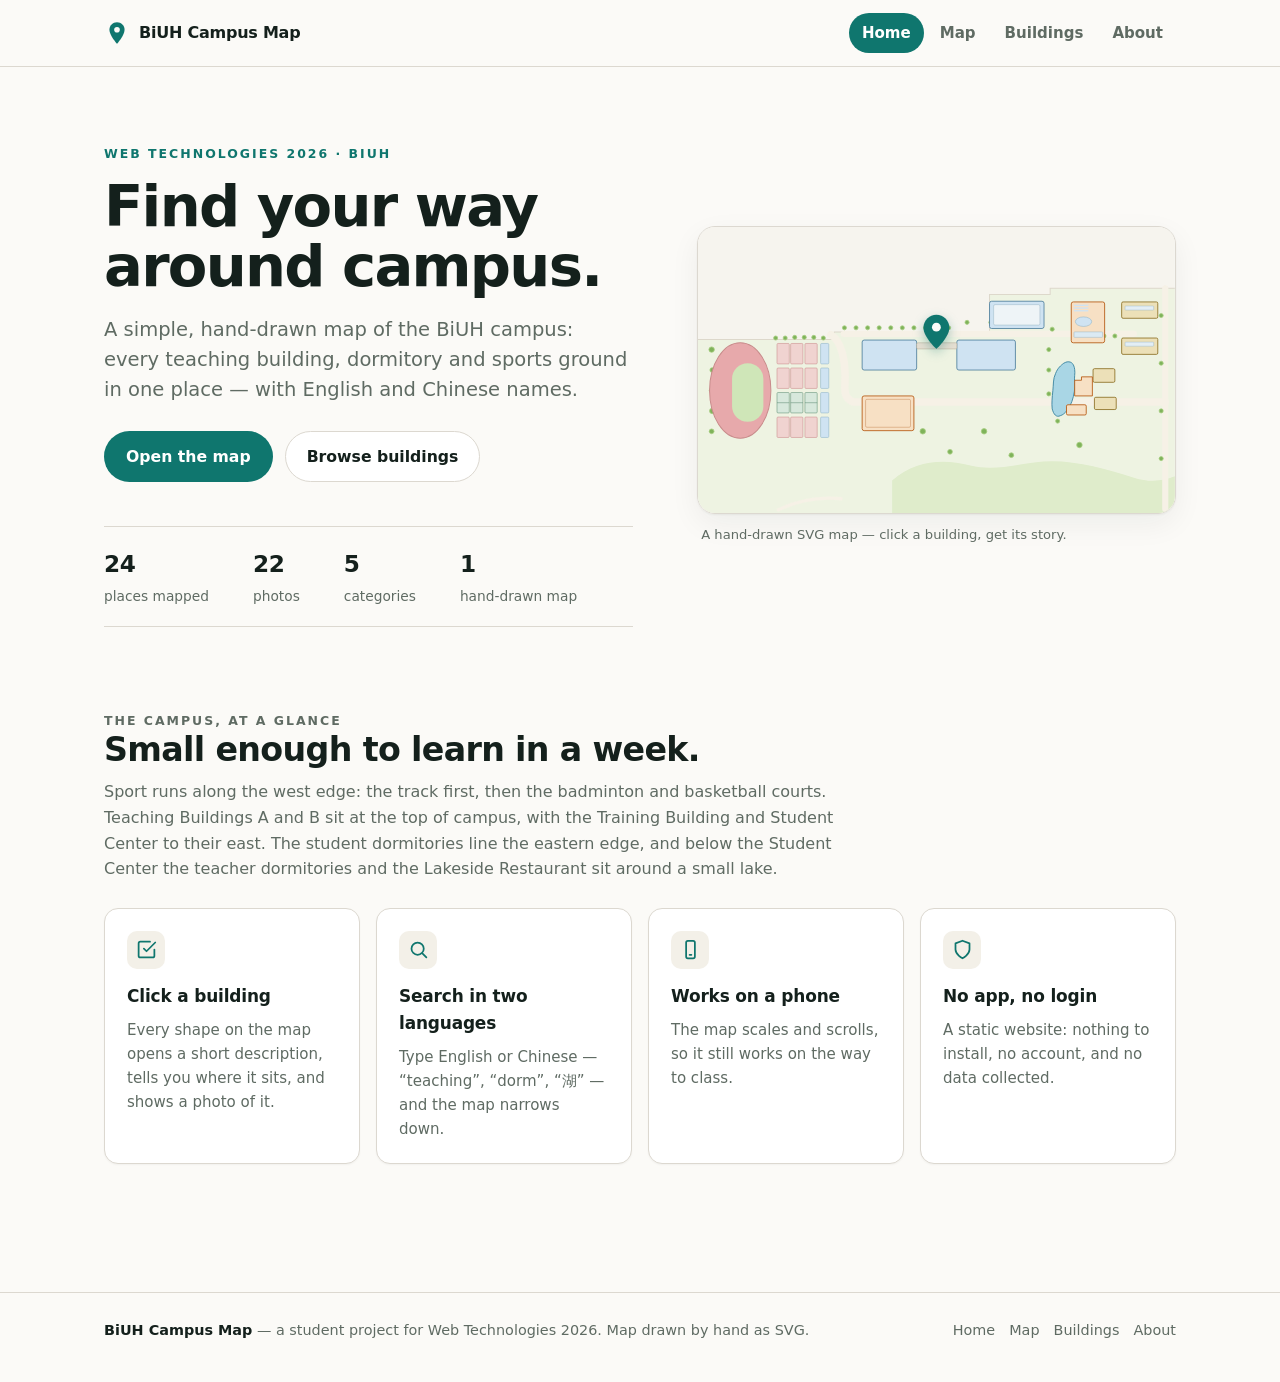
==== index.html @ 34b7e0d2 "Show a photo when a building or a room is clicked Clicking a building on the map now opens a photo o" ====
<!doctype html>
<html lang="en">
<head>
<meta charset="utf-8">
<meta name="viewport" content="width=device-width, initial-scale=1">
<title>BiUH Campus Map</title>
<meta name="description" content="A simple, hand-drawn map of the BiUH campus. Find every teaching building, dormitory and sports ground in one place.">
<meta name="theme-color" content="#0f766e">

<!-- Open Graph — update these if the username or repository changes. -->
<meta property="og:title" content="BiUH Campus Map">
<meta property="og:description" content="A simple, hand-drawn map of the BiUH campus — find every building, fast.">
<meta property="og:image" content="https://kalueriw.github.io/campus-map/images/og-image.jpg">
<meta property="og:url" content="https://kalueriw.github.io/campus-map/">
<meta property="og:type" content="website">
<meta name="twitter:card" content="summary_large_image">

<link rel="icon" href="images/favicon-32.png" sizes="32x32">
<link rel="apple-touch-icon" href="images/apple-touch-icon.png">
<link rel="stylesheet" href="style.css">
</head>
<body>
<a class="skip-link" href="#main">Skip to content</a>

<header class="site-header">
  <div class="wrap header-inner">
    <a class="brand" href="index.html">
      <svg viewBox="0 0 24 24" aria-hidden="true" focusable="false">
        <path d="M12 2C8.1 2 5 5.1 5 9c0 5.2 7 13 7 13s7-7.8 7-13c0-3.9-3.1-7-7-7Z" fill="currentColor"/>
        <circle cx="12" cy="9" r="2.6" fill="#fbfaf7"/>
      </svg>
      BiUH Campus Map
    </a>
    <nav class="site-nav" aria-label="Main">
      <a href="index.html" aria-current="page">Home</a>
      <a href="map.html">Map</a>
      <a href="buildings.html">Buildings</a>
      <a href="about.html">About</a>
    </nav>
  </div>
</header>

<main id="main">
  <section class="hero wrap">
    <div class="hero-grid">
      <div>
        <p class="kicker">Web Technologies 2026 · BiUH</p>
        <h1>Find your way around campus.</h1>
        <p class="lead">A simple, hand-drawn map of the BiUH campus: every teaching building, dormitory and sports ground in one place — with English and Chinese names.</p>
        <div class="hero-actions">
          <a class="btn btn-primary" href="map.html">Open the map</a>
          <a class="btn btn-ghost" href="buildings.html">Browse buildings</a>
        </div>
        <div class="stats">
          <div class="stat"><strong>24</strong><span>places mapped</span></div>
          <div class="stat"><strong>22</strong><span>photos</span></div>
          <div class="stat"><strong>5</strong><span>categories</span></div>
          <div class="stat"><strong>1</strong><span>hand-drawn map</span></div>
        </div>
      </div>

      <div class="hero-map">
        <svg viewBox="0 0 700 420" aria-hidden="true" focusable="false">
          <rect width="700" height="420" fill="#f6f4ee"/>
          <path d="M0 165H200V154H428V99H517V90H700V420H0Z" fill="#eef3e2"/>
          <path d="M0 165H200V154H428V99H517V90H700" fill="none" stroke="#ddd8cb" stroke-width="1.5"/>
          <path d="M285 420V372C320 342 360 340 400 350C440 360 480 344 520 344C560 344 600 356 640 368C665 376 685 372 700 366V420Z" fill="#dfeccb"/>

          <g fill="none" stroke="#f6f1e6" stroke-linecap="round">
            <path d="M195 158C212 168 216 200 216 218C216 240 212 250 228 257H686" stroke-width="11"/>
            <path d="M214 157H640" stroke-width="9"/>
            <path d="M686 90V414" stroke-width="9"/>
            <path d="M118 415C150 400 180 396 210 399" stroke-width="5"/>
          </g>

          <g aria-hidden="true">
            <circle cx="20" cy="180" r="4" fill="#7fb35a" stroke="#a8cf83" stroke-width="1.2"/>
            <circle cx="21" cy="210" r="3.5" fill="#7fb35a" stroke="#a8cf83" stroke-width="1.2"/>
            <circle cx="20" cy="240" r="3.5" fill="#7fb35a" stroke="#a8cf83" stroke-width="1.2"/>
            <circle cx="21" cy="270" r="4" fill="#7fb35a" stroke="#a8cf83" stroke-width="1.2"/>
            <circle cx="20" cy="300" r="3.5" fill="#7fb35a" stroke="#a8cf83" stroke-width="1.2"/>
            <circle cx="114" cy="163" r="3" fill="#7fb35a" stroke="#a8cf83" stroke-width="1.2"/>
            <circle cx="128" cy="163" r="3" fill="#7fb35a" stroke="#a8cf83" stroke-width="1.2"/>
            <circle cx="142" cy="162" r="3" fill="#7fb35a" stroke="#a8cf83" stroke-width="1.2"/>
            <circle cx="156" cy="162" r="3" fill="#7fb35a" stroke="#a8cf83" stroke-width="1.2"/>
            <circle cx="170" cy="162" r="3" fill="#7fb35a" stroke="#a8cf83" stroke-width="1.2"/>
            <circle cx="184" cy="163" r="3" fill="#7fb35a" stroke="#a8cf83" stroke-width="1.2"/>
            <circle cx="215" cy="148" r="3" fill="#7fb35a" stroke="#a8cf83" stroke-width="1.2"/>
            <circle cx="232" cy="148" r="3" fill="#7fb35a" stroke="#a8cf83" stroke-width="1.2"/>
            <circle cx="249" cy="148" r="3" fill="#7fb35a" stroke="#a8cf83" stroke-width="1.2"/>
            <circle cx="266" cy="148" r="3" fill="#7fb35a" stroke="#a8cf83" stroke-width="1.2"/>
            <circle cx="283" cy="148" r="3" fill="#7fb35a" stroke="#a8cf83" stroke-width="1.2"/>
            <circle cx="300" cy="148" r="3" fill="#7fb35a" stroke="#a8cf83" stroke-width="1.2"/>
            <circle cx="317" cy="148" r="3" fill="#7fb35a" stroke="#a8cf83" stroke-width="1.2"/>
            <circle cx="334" cy="148" r="3" fill="#7fb35a" stroke="#a8cf83" stroke-width="1.2"/>
            <circle cx="351" cy="148" r="3" fill="#7fb35a" stroke="#a8cf83" stroke-width="1.2"/>
            <circle cx="368" cy="148" r="3" fill="#7fb35a" stroke="#a8cf83" stroke-width="1.2"/>
            <circle cx="395" cy="140" r="3" fill="#7fb35a" stroke="#a8cf83" stroke-width="1.2"/>
            <circle cx="430" cy="140" r="3" fill="#7fb35a" stroke="#a8cf83" stroke-width="1.2"/>
            <circle cx="465" cy="145" r="3" fill="#7fb35a" stroke="#a8cf83" stroke-width="1.2"/>
            <circle cx="520" cy="150" r="3" fill="#7fb35a" stroke="#a8cf83" stroke-width="1.2"/>
            <circle cx="596" cy="160" r="3" fill="#7fb35a" stroke="#a8cf83" stroke-width="1.2"/>
            <circle cx="612" cy="160" r="3" fill="#7fb35a" stroke="#a8cf83" stroke-width="1.2"/>
            <circle cx="515" cy="180" r="3" fill="#7fb35a" stroke="#a8cf83" stroke-width="1.2"/>
            <circle cx="515" cy="210" r="3" fill="#7fb35a" stroke="#a8cf83" stroke-width="1.2"/>
            <circle cx="515" cy="245" r="3" fill="#7fb35a" stroke="#a8cf83" stroke-width="1.2"/>
            <circle cx="528" cy="285" r="3" fill="#7fb35a" stroke="#a8cf83" stroke-width="1.2"/>
            <circle cx="330" cy="300" r="4" fill="#7fb35a" stroke="#a8cf83" stroke-width="1.2"/>
            <circle cx="370" cy="330" r="3.5" fill="#7fb35a" stroke="#a8cf83" stroke-width="1.2"/>
            <circle cx="420" cy="300" r="4" fill="#7fb35a" stroke="#a8cf83" stroke-width="1.2"/>
            <circle cx="460" cy="335" r="3.5" fill="#7fb35a" stroke="#a8cf83" stroke-width="1.2"/>
            <circle cx="560" cy="320" r="4" fill="#7fb35a" stroke="#a8cf83" stroke-width="1.2"/>
            <circle cx="680" cy="130" r="3" fill="#7fb35a" stroke="#a8cf83" stroke-width="1.2"/>
            <circle cx="680" cy="200" r="3" fill="#7fb35a" stroke="#a8cf83" stroke-width="1.2"/>
            <circle cx="680" cy="270" r="3" fill="#7fb35a" stroke="#a8cf83" stroke-width="1.2"/>
            <circle cx="680" cy="340" r="3" fill="#7fb35a" stroke="#a8cf83" stroke-width="1.2"/>
          </g>

          <!-- sports field -->
          <ellipse cx="62" cy="240" rx="45" ry="70" fill="#e7a9ab" stroke="#c98b8b" stroke-width="1.5"/>
          <rect x="50" y="200" width="46" height="86" rx="23" fill="#cfe6b8"/>

          <!-- basketball courts, three rows -->
          <g fill="#f0d3d0" stroke="#c98b8b" stroke-width="0.8">
            <rect x="116" y="171" width="18" height="30" rx="1.5"/>
            <rect x="136" y="171" width="18" height="30" rx="1.5"/>
            <rect x="157" y="171" width="18" height="30" rx="1.5"/>
            <rect x="116" y="207" width="18" height="30" rx="1.5"/>
            <rect x="136" y="207" width="18" height="30" rx="1.5"/>
            <rect x="157" y="207" width="18" height="30" rx="1.5"/>
            <rect x="116" y="279" width="18" height="30" rx="1.5"/>
            <rect x="136" y="279" width="18" height="30" rx="1.5"/>
            <rect x="157" y="279" width="18" height="30" rx="1.5"/>
          </g>

          <!-- badminton courts, second row up from the bottom -->
          <g fill="#d7e8dc" stroke="#5f8f74" stroke-width="0.8">
            <rect x="116" y="243" width="18" height="30" rx="1.5"/>
            <rect x="136" y="243" width="18" height="30" rx="1.5"/>
            <rect x="157" y="243" width="18" height="30" rx="1.5"/>
          </g>
          <g stroke="#4f7f66" stroke-width="0.7">
            <line x1="116" y1="258" x2="134" y2="258"/>
            <line x1="136" y1="258" x2="154" y2="258"/>
            <line x1="157" y1="258" x2="175" y2="258"/>
          </g>
          <g fill="#cfe3f2" stroke="#8fb3c8" stroke-width="0.8">
            <rect x="180" y="171" width="12" height="30" rx="1.5"/>
            <rect x="180" y="207" width="12" height="30" rx="1.5"/>
            <rect x="180" y="243" width="12" height="30" rx="1.5"/>
            <rect x="180" y="279" width="12" height="30" rx="1.5"/>
          </g>

          <!-- welcome center -->
          <rect x="241" y="248" width="76" height="51" rx="3" fill="#f7e0c4" stroke="#b45309" stroke-width="1.2"/>
          <rect x="246" y="253" width="66" height="41" rx="2" fill="none" stroke="#c98f5e" stroke-width="0.8"/>

          <!-- teaching buildings -->
          <rect x="241" y="166" width="80" height="44" rx="3" fill="#cfe3f2" stroke="#4a7c9b" stroke-width="1.2"/>
          <rect x="380" y="166" width="86" height="44" rx="3" fill="#cfe3f2" stroke="#4a7c9b" stroke-width="1.2"/>
          <rect x="321" y="170" width="59" height="9" rx="2" fill="#e6dfd2" stroke="#b9ae99" stroke-width="0.8"/>

          <!-- training building -->
          <rect x="428" y="109" width="80" height="40" rx="3" fill="#cfe3f2" stroke="#4a7c9b" stroke-width="1.2"/>
          <rect x="434" y="114" width="68" height="30" rx="2" fill="#eef4f7" stroke="#9db9c8" stroke-width="0.8"/>

          <!-- student center -->
          <rect x="548" y="110" width="49" height="60" rx="3" fill="#f7e0c4" stroke="#b45309" stroke-width="1.2"/>
          <rect x="552" y="114" width="21" height="2" fill="#cfe3f2"/>
          <rect x="552" y="118" width="21" height="2" fill="#cfe3f2"/>
          <rect x="552" y="122" width="21" height="2" fill="#cfe3f2"/>
          <ellipse cx="566" cy="139" rx="12" ry="7" fill="#cfe3f2" stroke="#8fb3c8" stroke-width="0.8"/>
          <rect x="552" y="154" width="42" height="8" rx="1" fill="#dbeaf3" stroke="#9db9c8" stroke-width="0.8"/>

          <!-- student dormitories, eastern edge -->
          <rect x="622" y="110" width="53" height="24" rx="2" fill="#ece0b8" stroke="#8a6d1f" stroke-width="1.2"/>
          <rect x="627" y="116" width="42" height="6" rx="1" fill="#e3eef5" stroke="#9db9c8" stroke-width="0.7"/>
          <rect x="622" y="163" width="53" height="24" rx="2" fill="#ece0b8" stroke="#8a6d1f" stroke-width="1.2"/>
          <rect x="627" y="169" width="42" height="6" rx="1" fill="#e3eef5" stroke="#9db9c8" stroke-width="0.7"/>

          <!-- lake -->
          <path d="M542 198C549 197 552 202 553 209C554 215 552 221 553 228C554 237 552 247 549 256C545 266 539 275 532 277C526 280 522 275 520 267C519 259 520 250 521 240C522 232 521 223 525 215C528 207 533 203 537 200C539 199 541 198 542 198Z" fill="#a9d6e5" stroke="#2b7a99" stroke-width="1.2"/>

          <!-- teacher cluster beside the lake -->
          <rect x="580" y="208" width="32" height="20" rx="2" fill="#ece0b8" stroke="#8a6d1f" stroke-width="1.2"/>
          <rect x="582" y="250" width="32" height="18" rx="2" fill="#ece0b8" stroke="#8a6d1f" stroke-width="1.2"/>
          <path d="M553 225H563V220H579V248H553Z" fill="#f7e0c4" stroke="#b45309" stroke-width="1.2"/>
          <rect x="541" y="261" width="29" height="15" rx="2" fill="#f7e0c4" stroke="#b45309" stroke-width="1.2"/>

          <g class="hero-pin" transform="translate(350 152)">
            <path d="M0 -23C-10.5 -23 -19 -14.5 -19 -4C-19 10 0 27 0 27S19 10 19 -4C19 -14.5 10.5 -23 0 -23Z" fill="#0f766e"/>
            <circle cy="-5" r="6.5" fill="#fbfaf7"/>
          </g>
        </svg>
        <p class="hero-caption">A hand-drawn SVG map — click a building, get its story.</p>
      </div>
    </div>
  </section>

  <section class="section wrap">
    <div class="section-head">
      <p class="kicker">The campus, at a glance</p>
      <h2>Small enough to learn in a week.</h2>
      <p>Sport runs along the west edge: the track first, then the badminton and basketball courts. Teaching Buildings A and B sit at the top of campus, with the Training Building and Student Center to their east. The student dormitories line the eastern edge, and below the Student Center the teacher dormitories and the Lakeside Restaurant sit around a small lake.</p>
    </div>

    <div class="cards">
      <article class="card">
        <div class="card-icon" aria-hidden="true">
          <svg viewBox="0 0 24 24" fill="none" stroke="currentColor" stroke-width="2" stroke-linecap="round" stroke-linejoin="round">
            <path d="m9 11 3 3L22 4"/><path d="M21 12v7a2 2 0 0 1-2 2H5a2 2 0 0 1-2-2V5a2 2 0 0 1 2-2h11"/>
          </svg>
        </div>
        <h3>Click a building</h3>
        <p>Every shape on the map opens a short description, tells you where it sits, and shows a photo of it.</p>
      </article>

      <article class="card">
        <div class="card-icon" aria-hidden="true">
          <svg viewBox="0 0 24 24" fill="none" stroke="currentColor" stroke-width="2" stroke-linecap="round" stroke-linejoin="round">
            <circle cx="11" cy="11" r="7"/><path d="m21 21-4.3-4.3"/>
          </svg>
        </div>
        <h3>Search in two languages</h3>
        <p>Type English or Chinese — “teaching”, “dorm”, “湖” — and the map narrows down.</p>
      </article>

      <article class="card">
        <div class="card-icon" aria-hidden="true">
          <svg viewBox="0 0 24 24" fill="none" stroke="currentColor" stroke-width="2" stroke-linecap="round" stroke-linejoin="round">
            <rect x="7" y="2" width="10" height="20" rx="2"/><path d="M11 18h2"/>
          </svg>
        </div>
        <h3>Works on a phone</h3>
        <p>The map scales and scrolls, so it still works on the way to class.</p>
      </article>

      <article class="card">
        <div class="card-icon" aria-hidden="true">
          <svg viewBox="0 0 24 24" fill="none" stroke="currentColor" stroke-width="2" stroke-linecap="round" stroke-linejoin="round">
            <path d="M12 22s8-4 8-10V5l-8-3-8 3v7c0 6 8 10 8 10Z"/>
          </svg>
        </div>
        <h3>No app, no login</h3>
        <p>A static website: nothing to install, no account, and no data collected.</p>
      </article>
    </div>
  </section>
</main>

<footer class="site-footer">
  <div class="wrap footer-inner">
    <p><strong>BiUH Campus Map</strong> — a student project for Web Technologies 2026. Map drawn by hand as SVG.</p>
    <nav aria-label="Footer">
      <a href="index.html">Home</a>
      <a href="map.html">Map</a>
      <a href="buildings.html">Buildings</a>
      <a href="about.html">About</a>
    </nav>
  </div>
</footer>
</body>
</html>
---- style.css ----
/* ==========================================================================
   BiUH Campus Map — shared styles
   One stylesheet for four pages. No frameworks, no build step.
   ========================================================================== */

:root {
  --ink: #14201c;
  --paper: #fbfaf7;
  --paper-2: #f3f0e8;
  --dim: #5f6b63;
  --line: #dcd8d0;
  --teal: #0f766e;
  --teal-dark: #0b4f49;
  --orange: #c2410c;
  --radius: 14px;
  --shadow: 0 1px 2px rgba(20, 32, 28, 0.05), 0 10px 30px rgba(20, 32, 28, 0.06);
}

/* Category colours — inherited by map shapes, chips, dots and card borders. */
[data-category="academic"]     { --cat: #cfe3f2; --cat-line: #4a7c9b; --cat-ink: #2f5d78; }
[data-category="student-life"] { --cat: #f7e0c4; --cat-line: #b45309; --cat-ink: #8a3e07; }
[data-category="residence"]    { --cat: #ece0b8; --cat-line: #8a6d1f; --cat-ink: #6b5416; }
[data-category="sports"]       { --cat: #d8e9c8; --cat-line: #4d7c2f; --cat-ink: #3a5f22; }
[data-category="landmark"]     { --cat: #a9d6e5; --cat-line: #2b7a99; --cat-ink: #1d5b73; }

*,
*::before,
*::after { box-sizing: border-box; }

html { scroll-behavior: smooth; }

body {
  margin: 0;
  background: var(--paper);
  color: var(--ink);
  font: 16px/1.6 -apple-system, BlinkMacSystemFont, "Segoe UI", system-ui,
        "PingFang SC", "Microsoft YaHei", sans-serif;
  -webkit-font-smoothing: antialiased;
}

img, svg { max-width: 100%; }

a { color: var(--teal); text-underline-offset: 0.18em; }
a:hover { color: var(--teal-dark); }

code {
  padding: 0.08em 0.32em;
  border-radius: 4px;
  background: var(--paper-2);
  font-family: ui-monospace, SFMono-Regular, Menlo, Consolas, monospace;
  font-size: 0.9em;
}

:focus-visible {
  outline: 3px solid var(--orange);
  outline-offset: 3px;
  border-radius: 4px;
}

.skip-link {
  position: absolute;
  left: 12px;
  top: -70px;
  z-index: 100;
  padding: 10px 16px;
  border-radius: 8px;
  background: var(--ink);
  color: #fff;
  font-weight: 700;
  text-decoration: none;
  transition: top 0.15s ease;
}
.skip-link:focus { top: 12px; color: #fff; }

.wrap {
  max-width: 1120px;
  margin: 0 auto;
  padding: 0 24px;
}
.wrap-wide { max-width: 1440px; }

/* ---------------------------------------------------------------- header */

.site-header {
  position: sticky;
  top: 0;
  z-index: 20;
  background: rgba(251, 250, 247, 0.93);
  border-bottom: 1px solid var(--line);
  backdrop-filter: blur(8px);
}

.header-inner {
  display: flex;
  align-items: center;
  justify-content: space-between;
  gap: 14px;
  padding-top: 13px;
  padding-bottom: 13px;
  flex-wrap: wrap;
}

.brand {
  display: inline-flex;
  align-items: center;
  gap: 9px;
  color: var(--ink);
  font-weight: 750;
  letter-spacing: -0.015em;
  text-decoration: none;
}
.brand:hover { color: var(--ink); }
.brand svg { width: 26px; height: 26px; color: var(--teal); flex: none; }

.site-nav { display: flex; gap: 3px; flex-wrap: wrap; }
.site-nav a {
  padding: 8px 13px;
  border-radius: 999px;
  color: var(--dim);
  font-size: 0.94rem;
  font-weight: 650;
  text-decoration: none;
}
.site-nav a:hover { background: var(--paper-2); color: var(--ink); }
.site-nav a[aria-current="page"] { background: var(--teal); color: #fff; }

/* ------------------------------------------------------------ typography */

h1, h2, h3 { color: var(--ink); }
h1 {
  margin: 0 0 18px;
  font-size: clamp(2.2rem, 5vw, 3.6rem);
  line-height: 1.04;
  letter-spacing: -0.03em;
}
h2 {
  margin: 0 0 10px;
  font-size: clamp(1.5rem, 2.6vw, 2.1rem);
  line-height: 1.15;
  letter-spacing: -0.02em;
}
h3 { letter-spacing: -0.01em; }

.kicker {
  margin: 0 0 13px;
  color: var(--teal);
  font-size: 0.78rem;
  font-weight: 750;
  letter-spacing: 0.16em;
  text-transform: uppercase;
}

.lead {
  max-width: 36em;
  margin: 0 0 26px;
  color: var(--dim);
  font-size: clamp(1.05rem, 1.7vw, 1.22rem);
  line-height: 1.55;
}

/* ---------------------------------------------------------------- hero */

.hero {
  padding-top: clamp(38px, 6vw, 80px);
  padding-bottom: 20px;
}

.hero-grid {
  display: grid;
  grid-template-columns: 1.05fr 0.95fr;
  gap: clamp(28px, 5vw, 64px);
  align-items: center;
}
@media (max-width: 900px) { .hero-grid { grid-template-columns: 1fr; } }

.hero-actions { display: flex; gap: 12px; flex-wrap: wrap; }

.btn {
  display: inline-flex;
  align-items: center;
  gap: 8px;
  padding: 12px 21px;
  border: 1.5px solid transparent;
  border-radius: 999px;
  font: inherit;
  font-size: 0.98rem;
  font-weight: 700;
  text-decoration: none;
  cursor: pointer;
}
.btn-primary { background: var(--teal); color: #fff; }
.btn-primary:hover { background: var(--teal-dark); color: #fff; }
.btn-ghost { border-color: var(--line); background: #fff; color: var(--ink); }
.btn-ghost:hover { border-color: var(--teal); color: var(--teal-dark); }

.hero-map { position: relative; }
.hero-map svg {
  display: block;
  width: 100%;
  height: auto;
  border: 1px solid var(--line);
  border-radius: 18px;
  box-shadow: var(--shadow);
}
.hero-pin { filter: drop-shadow(0 6px 8px rgba(15, 118, 110, 0.35)); }
.hero-caption {
  margin: 10px 4px 0;
  color: var(--dim);
  font-size: 0.82rem;
}

.stats {
  display: flex;
  gap: clamp(20px, 4vw, 44px);
  flex-wrap: wrap;
  margin-top: clamp(28px, 4vw, 44px);
  padding: 18px 0;
  border-top: 1px solid var(--line);
  border-bottom: 1px solid var(--line);
}
.stat strong {
  display: block;
  font-size: 1.45rem;
  letter-spacing: -0.02em;
}
.stat span { color: var(--dim); font-size: 0.86rem; }

/* -------------------------------------------------------------- sections */

.section {
  padding-top: clamp(34px, 5vw, 64px);
  padding-bottom: clamp(34px, 5vw, 64px);
}

.section-head { max-width: 46em; margin-bottom: 26px; }
.section-head p { margin: 0; color: var(--dim); }

.cards {
  display: grid;
  grid-template-columns: repeat(auto-fit, minmax(240px, 1fr));
  gap: 16px;
}

.card {
  padding: 22px;
  border: 1px solid var(--line);
  border-radius: var(--radius);
  background: #fff;
  box-shadow: 0 1px 2px rgba(20, 32, 28, 0.04);
}
.card h3 { margin: 0 0 8px; font-size: 1.06rem; }
.card p { margin: 0; color: var(--dim); font-size: 0.94rem; }

.card-icon {
  display: grid;
  place-items: center;
  width: 38px;
  height: 38px;
  margin-bottom: 14px;
  border-radius: 10px;
  background: var(--paper-2);
  color: var(--teal);
  font-weight: 800;
}
.card-icon svg { width: 21px; height: 21px; }

/* ------------------------------------------------------------ page head */

.page-head { padding: clamp(30px, 5vw, 54px) 0 18px; }
.page-head h1 { font-size: clamp(2rem, 4.2vw, 3rem); }
.page-head .lead { margin-bottom: 0; }

/* ---------------------------------------------------------- map toolbar */

.map-toolbar {
  display: flex;
  align-items: flex-end;
  justify-content: space-between;
  gap: 16px;
  flex-wrap: wrap;
  margin: 6px 0 8px;
}

.search { flex: 1 1 260px; max-width: 380px; }
.search label {
  display: block;
  margin-bottom: 6px;
  color: var(--dim);
  font-size: 0.78rem;
  font-weight: 750;
  letter-spacing: 0.08em;
  text-transform: uppercase;
}
.search input {
  width: 100%;
  padding: 11px 14px;
  border: 1.5px solid var(--line);
  border-radius: 10px;
  background: #fff;
  color: var(--ink);
  font: inherit;
}
.search input:focus {
  border-color: var(--teal);
  outline: none;
  box-shadow: 0 0 0 3px rgba(15, 118, 110, 0.15);
}

.legend { display: flex; gap: 6px; flex-wrap: wrap; }
.legend-btn {
  display: inline-flex;
  align-items: center;
  gap: 7px;
  padding: 7px 11px;
  border: 1.5px solid var(--line);
  border-radius: 999px;
  background: #fff;
  color: var(--dim);
  font: inherit;
  font-size: 0.82rem;
  font-weight: 650;
  cursor: pointer;
}
.legend-btn:hover { border-color: var(--dim); color: var(--ink); }
.legend-btn[aria-pressed="true"] {
  border-color: var(--ink);
  background: var(--paper-2);
  color: var(--ink);
}
.swatch {
  width: 11px;
  height: 11px;
  border: 1.5px solid var(--cat-line);
  border-radius: 3px;
  background: var(--cat);
}
.swatch-all {
  border-color: var(--dim);
  background: linear-gradient(135deg, #cfe3f2 0 50%, #f7e0c4 50% 100%);
}

.map-status {
  min-height: 1.4em;
  margin: 0 0 10px;
  color: var(--dim);
  font-size: 0.88rem;
}

/* --------------------------------------------------------------- map card */

.map-card {
  padding: 10px;
  border: 1px solid var(--line);
  border-radius: var(--radius);
  background: #fff;
  box-shadow: var(--shadow);
}

.map-scroller {
  overflow-x: auto;
  border-radius: 10px;
  background: #e9f0dd;
  overscroll-behavior-x: contain;
}
.map-scroller svg { display: block; width: 100%; height: auto; }

.map-hint {
  margin: 10px 6px 2px;
  color: var(--dim);
  font-size: 0.82rem;
}

/* ------------------------------------------------------------- map artwork */

.map-scroller text {
  font-family: inherit;
  user-select: none;
}

.building { cursor: pointer; }

.b-shape {
  fill: var(--cat);
  stroke: var(--cat-line);
  stroke-width: 2;
  transition: stroke-width 0.15s ease, filter 0.15s ease, opacity 0.15s ease;
}
.b-shape--track { fill: #e7a9ab; stroke: #c98b8b; }
.building:hover .b-shape,
.building:focus-visible .b-shape {
  stroke: var(--ink);
  stroke-width: 3.5;
}
.building.is-selected .b-shape {
  stroke: var(--teal-dark);
  stroke-width: 5;
  filter: drop-shadow(0 0 10px rgba(15, 118, 110, 0.55));
}
.building.is-dimmed { opacity: 0.16; pointer-events: none; }

.b-label { paint-order: stroke; stroke: rgba(251, 250, 247, 0.9); stroke-width: 4px; }
.b-label .en { fill: #14201c; font-weight: 700; font-size: 22px; }
.b-label .zh { fill: #3f4a43; font-size: 14px; font-weight: 500; }
.b-label--small .en { font-size: 17px; }
.b-label--small .zh { font-size: 12px; }
.b-label--medium .en { font-size: 18px; }
.b-label--medium .zh { font-size: 12px; }
.b-label--minor .en { font-size: 16px; }
.b-label--minor .zh { font-size: 11px; }
.b-label--water .en { fill: var(--cat-ink); font-style: italic; font-size: 19px; }
.b-label--water .zh { fill: var(--cat-ink); font-size: 12px; }
.b-label--outside { stroke-width: 5px; }

.b-leader {
  fill: none;
  stroke: #8d9184;
  stroke-width: 1.3;
  stroke-dasharray: 5 4;
}

/* markers for the places inside buildings (generated by map.js) */

.map-spot { cursor: pointer; }

.spot-hit { fill: transparent; }

.spot-dot {
  fill: #fff;
  stroke: var(--cat-line);
  stroke-width: 2.5;
  transition: fill 0.15s ease, stroke-width 0.15s ease;
}
.map-spot:hover .spot-dot,
.map-spot:focus-visible .spot-dot { stroke: var(--ink); stroke-width: 3.5; }
.map-spot.is-active .spot-dot {
  fill: var(--teal);
  stroke: var(--teal-dark);
  stroke-width: 3;
}

.spot-glyph {
  fill: var(--cat-ink);
  font-size: 13px;
  font-weight: 700;
  pointer-events: none;
}
.spot-glyph--tiny { font-size: 9.5px; }
.map-spot.is-active .spot-glyph { fill: #fff; }

.map-spot.is-dimmed { opacity: 0.18; pointer-events: none; }

.tree { fill: #7fb35a; stroke: #a8cf83; stroke-width: 2; }
.context-building { fill: #e4e0d5; stroke: #c9c2b2; stroke-width: 1.5; }
.road { fill: none; stroke: #f6f1e6; stroke-linecap: round; }
.park { fill: #dfeccb; }
.plinth { fill: #efe9dc; opacity: 0.9; }

/* --------------------------------------------------------------- map panel */

.map-panel {
  min-height: 156px;
  margin-top: 16px;
  padding: clamp(18px, 3vw, 26px);
  border: 1px solid var(--line);
  border-radius: var(--radius);
  background: #fff;
  box-shadow: var(--shadow);
  scroll-margin-top: 92px;
}

.panel-empty h2 { font-size: clamp(1.25rem, 2vw, 1.55rem); }
.panel-empty p { max-width: 62em; margin: 0; color: var(--dim); }

.panel-tips {
  display: grid;
  grid-template-columns: repeat(auto-fit, minmax(210px, 1fr));
  gap: 12px;
  margin: 18px 0 0;
  padding: 0;
  list-style: none;
}
.panel-tips li {
  display: flex;
  gap: 10px;
  color: var(--dim);
  font-size: 0.9rem;
}
.panel-tips b {
  display: inline-grid;
  place-items: center;
  flex: none;
  width: 22px;
  height: 22px;
  border-radius: 50%;
  background: var(--paper-2);
  color: var(--teal-dark);
  font-size: 0.74rem;
}

.panel-grid {
  display: grid;
  grid-template-columns: minmax(0, 1.5fr) minmax(0, 0.8fr);
  gap: 26px;
  align-items: start;
}
@media (max-width: 760px) { .panel-grid { grid-template-columns: 1fr; } }

.chip {
  display: inline-flex;
  align-items: center;
  gap: 7px;
  margin: 0 0 10px;
  padding: 4px 10px;
  border: 1px solid var(--cat-line);
  border-radius: 999px;
  background: var(--cat);
  color: var(--cat-ink);
  font-size: 0.74rem;
  font-weight: 750;
  letter-spacing: 0.07em;
  text-transform: uppercase;
}
.chip::before {
  content: "";
  width: 7px;
  height: 7px;
  border-radius: 50%;
  background: var(--cat-line);
}

.panel-name { margin: 0 0 2px; font-size: clamp(1.4rem, 2.4vw, 1.9rem); }
.panel-zh { margin: 0 0 14px; color: var(--dim); font-size: 1rem; }
.panel-desc { margin: 0; color: var(--ink); }

.panel-side { padding-left: 22px; border-left: 2px solid var(--line); }
@media (max-width: 760px) {
  .panel-side {
    padding-top: 16px;
    padding-left: 0;
    border-top: 1px solid var(--line);
    border-left: 0;
  }
}
.panel-meta {
  margin: 0 0 14px;
  color: var(--dim);
  font-size: 0.9rem;
}
.panel-meta strong {
  display: block;
  margin-bottom: 3px;
  color: var(--ink);
  font-size: 0.76rem;
  letter-spacing: 0.08em;
  text-transform: uppercase;
}
.panel-actions { display: flex; gap: 10px; flex-wrap: wrap; }

/* ------------------------------------------------------------ panel photo */

.panel-photo { margin: 0 0 18px; }

.panel-photo-link {
  display: block;
  max-width: 760px;
  border-radius: 12px;
  overflow: hidden;
  background: var(--paper-2);
  cursor: zoom-in;
}

.panel-photo img {
  display: block;
  width: 100%;
  height: auto;
  aspect-ratio: 4 / 3;
  object-fit: cover;
}

.panel-photo figcaption {
  margin-top: 7px;
  color: var(--dim);
  font-size: 0.8rem;
}

.panel-photo--empty {
  display: grid;
  place-items: center;
  max-width: 760px;
  min-height: 140px;
  padding: 22px;
  border: 2px dashed var(--line);
  border-radius: 12px;
  color: var(--dim);
  text-align: center;
}
.panel-photo--empty p { margin: 0; font-size: 0.9rem; }

.panel-breadcrumb {
  margin: 0 0 14px;
  color: var(--dim);
  font-size: 0.76rem;
  font-weight: 750;
  letter-spacing: 0.08em;
  text-transform: uppercase;
}
.panel-breadcrumb strong { color: var(--ink); }

.spot-strip {
  display: flex;
  flex-wrap: wrap;
  gap: 8px;
  margin: 0 0 18px;
}

.spot-chip {
  display: inline-flex;
  align-items: center;
  gap: 8px;
  padding: 5px 13px 5px 5px;
  border: 1.5px solid var(--line);
  border-radius: 999px;
  background: #fff;
  color: var(--ink);
  font: inherit;
  font-size: 0.85rem;
  font-weight: 650;
  cursor: pointer;
}
.spot-chip:hover { border-color: var(--teal); color: var(--teal-dark); }
.spot-chip.is-active {
  border-color: var(--teal-dark);
  background: var(--teal);
  color: #fff;
}

.spot-chip-glyph {
  display: inline-grid;
  place-items: center;
  min-width: 24px;
  height: 24px;
  padding: 0 5px;
  border-radius: 999px;
  background: var(--paper-2);
  color: var(--teal-dark);
  font-size: 0.7rem;
  font-weight: 800;
}
.spot-chip.is-active .spot-chip-glyph {
  background: rgba(255, 255, 255, 0.22);
  color: #fff;
}

/* --------------------------------------------------------------- lightbox */

.lightbox {
  width: min(92vw, 1240px);
  max-width: none;
  padding: 0;
  border: 0;
  border-radius: 14px;
  background: #0d1512;
  color: #fff;
  box-shadow: 0 24px 80px rgba(0, 0, 0, 0.45);
}
.lightbox::backdrop { background: rgba(10, 16, 14, 0.82); }

/* Touch browsers scroll the page behind a modal dialog; stop them. Kept to
   touch devices so desktop does not lose its scrollbar and jump. */
@media (hover: none) {
  body.has-dialog { overflow: hidden; }
}

.lightbox img {
  display: block;
  width: 100%;
  max-height: 82vh;
  object-fit: contain;
  background: #0d1512;
}

.lightbox-caption {
  margin: 0;
  padding: 10px 18px 14px;
  color: #cfd8d3;
  font-size: 0.85rem;
}

.lightbox-close {
  position: absolute;
  top: 10px;
  right: 10px;
  width: 40px;
  height: 40px;
  border: 0;
  border-radius: 50%;
  background: rgba(13, 21, 18, 0.7);
  color: #fff;
  font: inherit;
  font-size: 1.5rem;
  line-height: 1;
  cursor: pointer;
}
.lightbox-close:hover { background: var(--teal); }

/* ------------------------------------------------------------- buildings */

.building-group { margin: 0 0 42px; }
.building-group > h2 {
  display: flex;
  align-items: center;
  gap: 10px;
  margin: 0 0 14px;
  font-size: 1.28rem;
}
.group-dot {
  width: 13px;
  height: 13px;
  border: 2px solid var(--cat-line);
  border-radius: 4px;
  background: var(--cat);
}

.building-list {
  display: grid;
  grid-template-columns: repeat(auto-fill, minmax(255px, 1fr));
  gap: 14px;
}

.building-card {
  display: flex;
  flex-direction: column;
  gap: 9px;
  padding: 18px;
  border: 1px solid var(--line);
  border-top: 4px solid var(--cat-line);
  border-radius: 12px;
  background: #fff;
  scroll-margin-top: 92px;
}
.building-card h3 { margin: 0; font-size: 1.04rem; }
.building-card .zh { margin: 0; color: var(--dim); font-size: 0.9rem; }
.building-card .desc { flex: 1; margin: 0; color: var(--dim); font-size: 0.9rem; }
.building-card .where {
  margin: 0;
  color: var(--dim);
  font-size: 0.8rem;
}
.building-card .card-link {
  align-self: flex-start;
  color: var(--teal);
  font-size: 0.85rem;
  font-weight: 700;
  text-decoration: none;
}
.building-card .card-link:hover { color: var(--teal-dark); text-decoration: underline; }

/* ----------------------------------------------------------------- about */

.prose { max-width: 70ch; }
.prose h2 { margin-top: 2.1em; }
.prose h2:first-child { margin-top: 0; }
.prose p, .prose li { color: #2c332f; }
.prose ul { padding-left: 1.2em; }
.prose li { margin: 0.4em 0; }

.callout {
  margin: 22px 0;
  padding: 16px 20px;
  border-left: 4px solid var(--teal);
  border-radius: 0 10px 10px 0;
  background: var(--paper-2);
  color: var(--dim);
}
.callout p { margin: 0; }

.credits {
  margin-top: 28px;
  padding: 18px 20px;
  border: 1px solid var(--line);
  border-radius: 12px;
  background: #fff;
  color: var(--dim);
  font-size: 0.9rem;
}
.credits p { margin: 0.35em 0; }

/* ---------------------------------------------------------------- footer */

.site-footer {
  margin-top: 64px;
  padding: 26px 0 40px;
  border-top: 1px solid var(--line);
  color: var(--dim);
  font-size: 0.9rem;
}
.footer-inner {
  display: flex;
  align-items: flex-start;
  justify-content: space-between;
  gap: 16px;
  flex-wrap: wrap;
}
.site-footer p { margin: 0; }
.site-footer strong { color: var(--ink); }
.site-footer nav { display: flex; gap: 14px; flex-wrap: wrap; }
.site-footer a { color: var(--dim); text-decoration: none; }
.site-footer a:hover { color: var(--ink); text-decoration: underline; }

/* --------------------------------------------------------- small screens */

@media (max-width: 900px) {
  .map-scroller svg { min-width: 1100px; }
}

@media (max-width: 760px) {
  .map-scroller svg { min-width: 1280px; }
  .header-inner { padding-top: 10px; padding-bottom: 10px; }
  .site-nav a { padding: 7px 10px; font-size: 0.9rem; }
  .map-toolbar { align-items: stretch; }
  .search { max-width: none; }
  .legend { width: 100%; }
}

@media (max-width: 520px) {
  .header-inner { align-items: flex-start; }
  .site-nav { width: 100%; }
  .map-panel, .building-card { scroll-margin-top: 110px; }
}

@media (prefers-reduced-motion: reduce) {
  html { scroll-behavior: auto; }
  *, *::before, *::after { transition: none !important; }
}
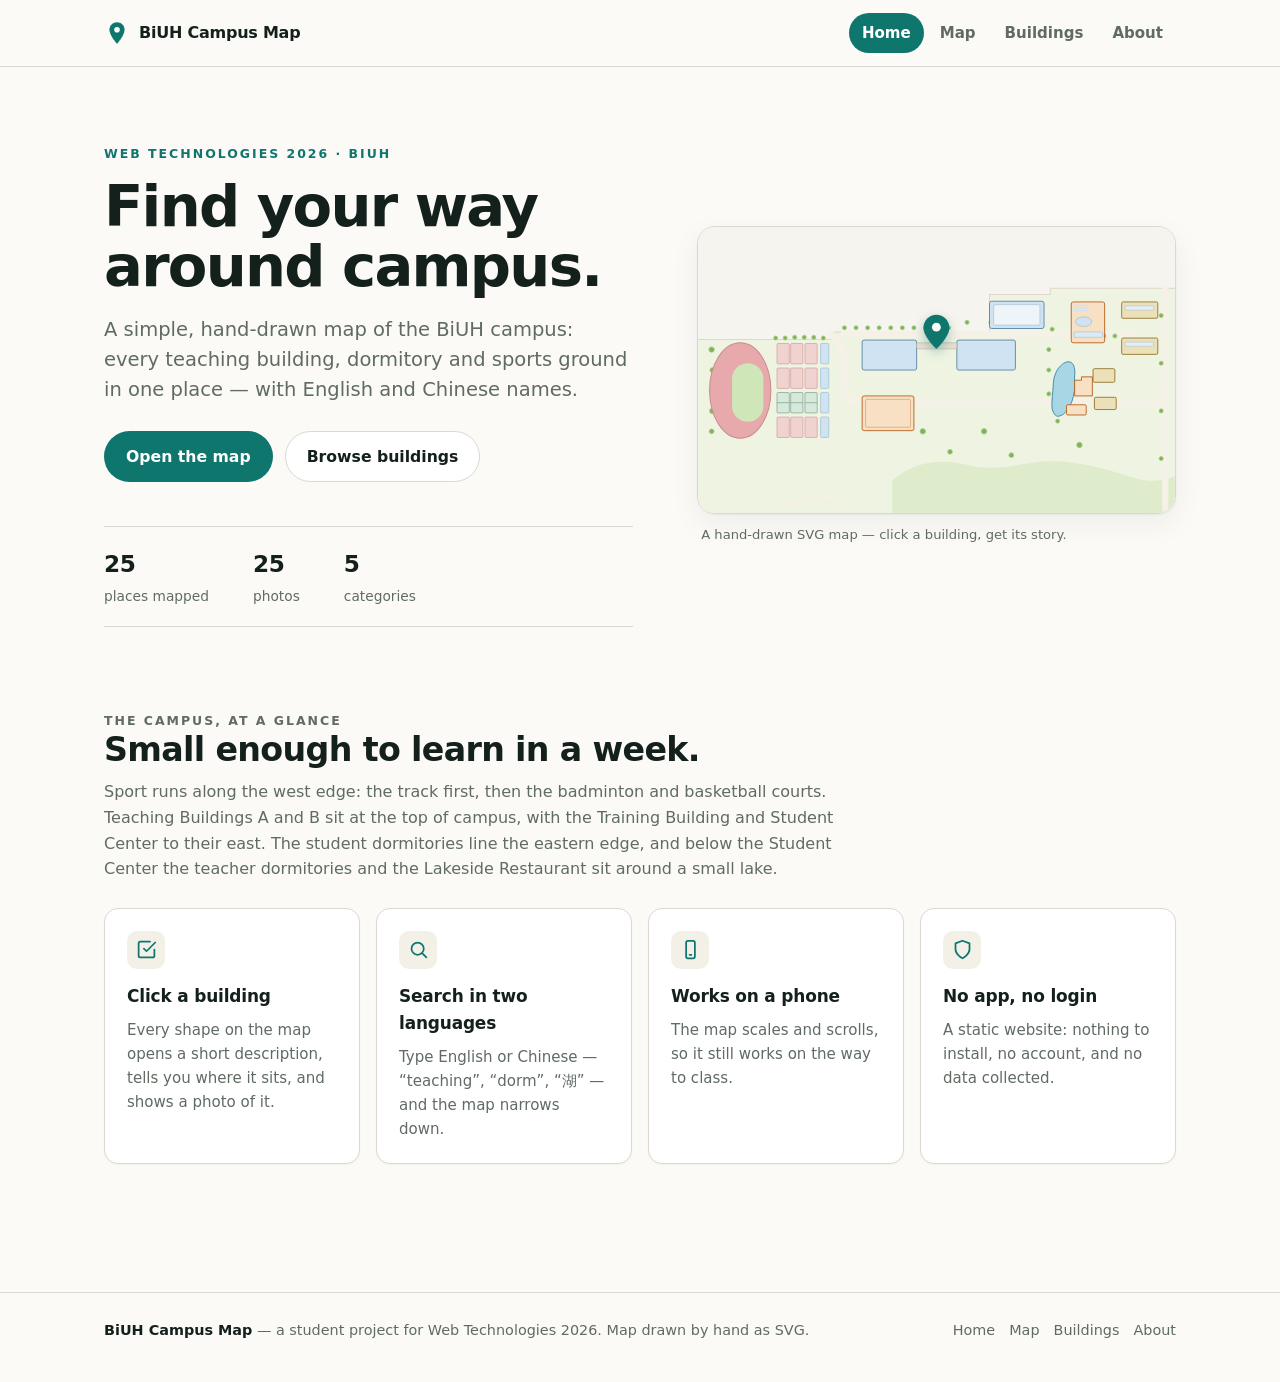
==== commit f5a23ba8: "Merge the photo gallery into the buildings page The separate gallery page is gone: buildings.html no" ====
--- a/index.html
+++ b/index.html
@@ -52,10 +52,9 @@
           <a class="btn btn-ghost" href="buildings.html">Browse buildings</a>
         </div>
         <div class="stats">
-          <div class="stat"><strong>24</strong><span>places mapped</span></div>
-          <div class="stat"><strong>22</strong><span>photos</span></div>
+          <div class="stat"><strong>25</strong><span>places mapped</span></div>
+          <div class="stat"><strong>25</strong><span>photos</span></div>
           <div class="stat"><strong>5</strong><span>categories</span></div>
-          <div class="stat"><strong>1</strong><span>hand-drawn map</span></div>
         </div>
       </div>
 
--- a/style.css
+++ b/style.css
@@ -730,17 +730,98 @@
 .building-card {
   display: flex;
   flex-direction: column;
-  gap: 9px;
-  padding: 18px;
+  padding: 0;
   border: 1px solid var(--line);
   border-top: 4px solid var(--cat-line);
   border-radius: 12px;
   background: #fff;
+  overflow: hidden;
   scroll-margin-top: 92px;
 }
+
+.building-photo {
+  display: block;
+  background: var(--paper-2);
+  cursor: zoom-in;
+}
+.building-photo img {
+  display: block;
+  width: 100%;
+  height: auto;
+  aspect-ratio: 4 / 3;
+  object-fit: cover;
+}
+
+/* The Student Center has no photograph of the outside, only its rooms. */
+.building-photo--none {
+  display: grid;
+  place-items: center;
+  min-height: 92px;
+  margin: 0;
+  padding: 12px 18px;
+  color: var(--dim);
+  font-size: 0.8rem;
+  text-align: center;
+  cursor: auto;
+}
+
+.building-body {
+  display: flex;
+  flex: 1;
+  flex-direction: column;
+  gap: 9px;
+  padding: 15px 18px 18px;
+}
+
+.building-inside { margin-top: 2px; }
+
+.inside-label {
+  margin: 0 0 8px;
+  color: var(--dim);
+  font-size: 0.7rem;
+  font-weight: 750;
+  letter-spacing: 0.09em;
+  text-transform: uppercase;
+}
+
+.inside-list {
+  display: flex;
+  flex-wrap: wrap;
+  gap: 10px;
+  margin: 0;
+  padding: 0;
+  list-style: none;
+}
+
+.inside-item { width: 84px; }
+
+.inside-photo {
+  display: block;
+  cursor: zoom-in;
+}
+.inside-photo img {
+  display: block;
+  width: 84px;
+  height: 63px;
+  border: 1px solid var(--line);
+  border-radius: 6px;
+  object-fit: cover;
+}
+.inside-photo:hover img { border-color: var(--teal); }
+
+.inside-link {
+  display: block;
+  margin-top: 4px;
+  color: var(--ink);
+  text-decoration: none;
+}
+.inside-link:hover .inside-name { color: var(--teal-dark); text-decoration: underline; }
+
+.inside-name { display: block; font-size: 0.72rem; font-weight: 650; line-height: 1.25; }
+.inside-zh { display: block; color: var(--dim); font-size: 0.68rem; line-height: 1.25; }
 .building-card h3 { margin: 0; font-size: 1.04rem; }
 .building-card .zh { margin: 0; color: var(--dim); font-size: 0.9rem; }
-.building-card .desc { flex: 1; margin: 0; color: var(--dim); font-size: 0.9rem; }
+.building-card .desc { margin: 0; color: var(--dim); font-size: 0.9rem; }
 .building-card .where {
   margin: 0;
   color: var(--dim);
@@ -748,12 +829,75 @@
 }
 .building-card .card-link {
   align-self: flex-start;
+  margin-top: auto;
   color: var(--teal);
   font-size: 0.85rem;
   font-weight: 700;
   text-decoration: none;
 }
 .building-card .card-link:hover { color: var(--teal-dark); text-decoration: underline; }
+
+/* ---------------------------------------------------------------- photos */
+
+.photo-grid {
+  display: grid;
+  grid-template-columns: repeat(auto-fill, minmax(250px, 1fr));
+  gap: 18px;
+  margin-bottom: 10px;
+}
+
+.photo-card {
+  display: flex;
+  flex-direction: column;
+  margin: 0;
+  border: 1px solid var(--line);
+  border-top: 4px solid var(--cat-line);
+  border-radius: 12px;
+  background: #fff;
+  overflow: hidden;
+}
+
+.photo-card-link {
+  display: block;
+  background: var(--paper-2);
+  cursor: zoom-in;
+}
+
+.photo-card img {
+  display: block;
+  width: 100%;
+  height: auto;
+  aspect-ratio: 4 / 3;
+  object-fit: cover;
+}
+
+.photo-card figcaption {
+  display: flex;
+  flex: 1;
+  flex-direction: column;
+  gap: 2px;
+  padding: 12px 14px 14px;
+}
+
+.photo-card strong { font-size: 0.98rem; letter-spacing: -0.01em; }
+.photo-card .zh { color: var(--dim); font-size: 0.86rem; }
+
+.photo-where {
+  margin: 6px 0 0;
+  color: var(--dim);
+  font-size: 0.78rem;
+}
+
+.photo-link {
+  align-self: flex-start;
+  margin-top: auto;
+  padding-top: 10px;
+  color: var(--teal);
+  font-size: 0.82rem;
+  font-weight: 700;
+  text-decoration: none;
+}
+.photo-link:hover { color: var(--teal-dark); text-decoration: underline; }
 
 /* ----------------------------------------------------------------- about */
 
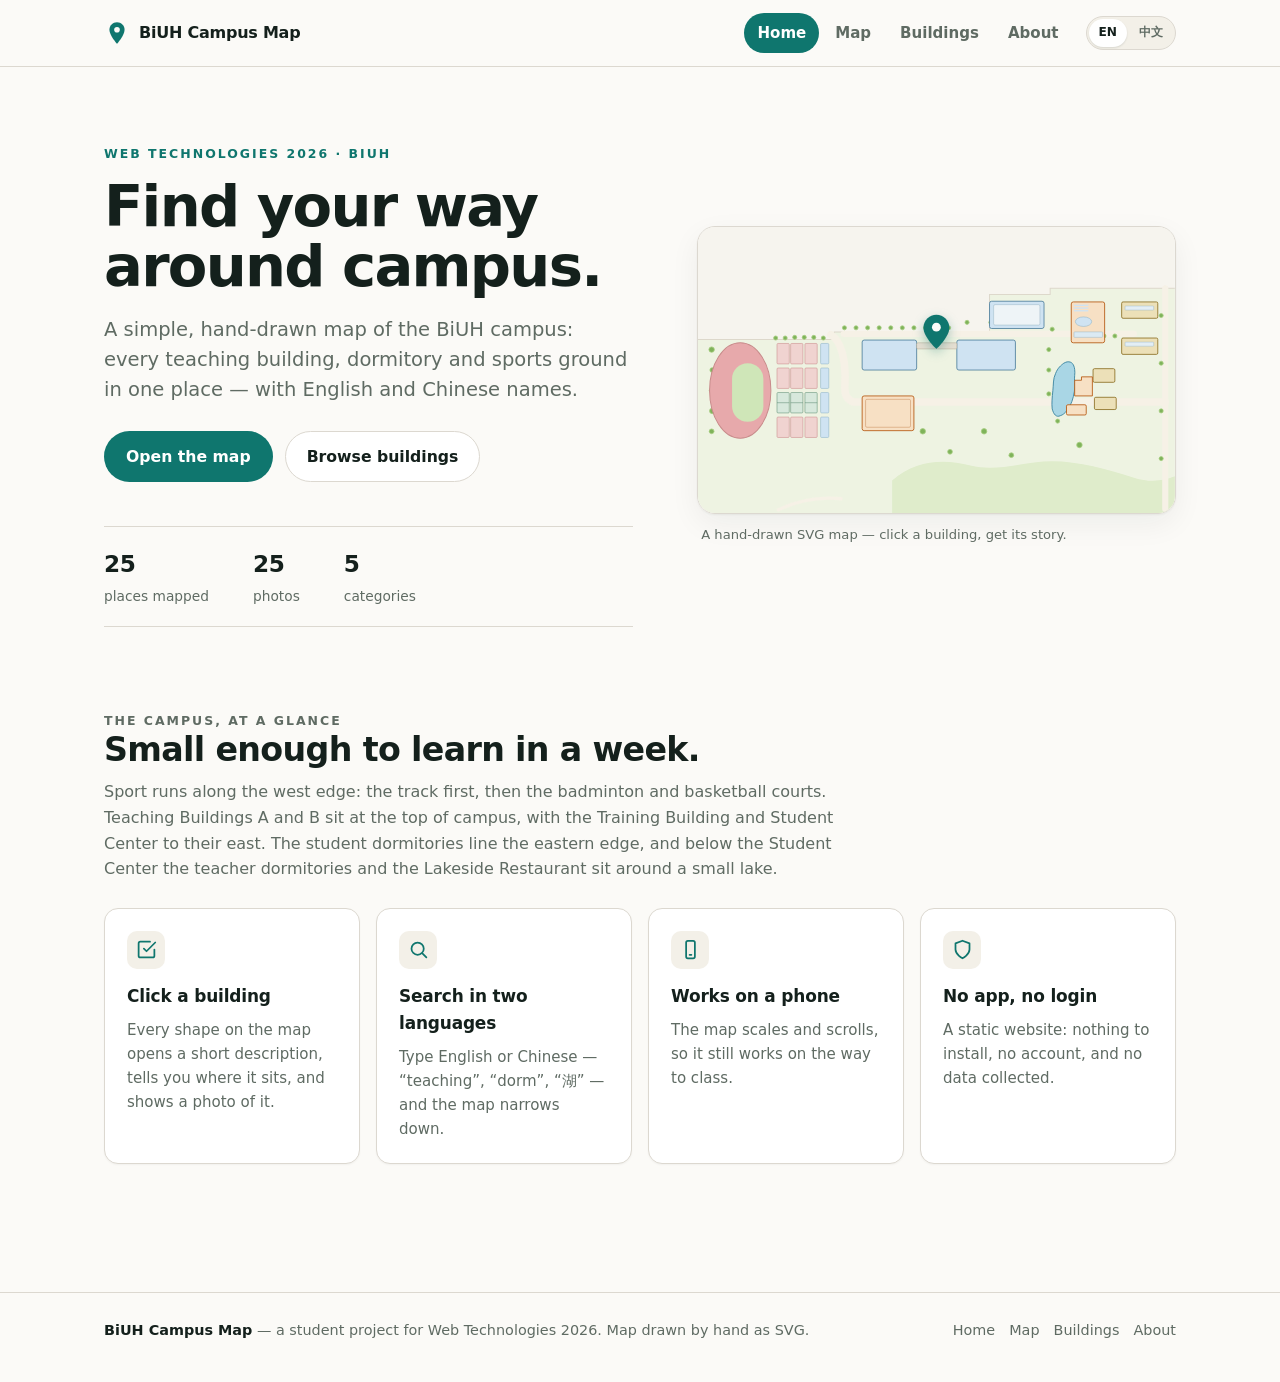
==== commit dfe98bfe: "Add an English / 中文 switch, and rework the buildings page Every page now has an EN / 中文 switch in th" ====
--- a/index.html
+++ b/index.html
@@ -3,7 +3,7 @@
 <head>
 <meta charset="utf-8">
 <meta name="viewport" content="width=device-width, initial-scale=1">
-<title>BiUH Campus Map</title>
+<title data-zh="BiUH 校园地图">BiUH Campus Map</title>
 <meta name="description" content="A simple, hand-drawn map of the BiUH campus. Find every teaching building, dormitory and sports ground in one place.">
 <meta name="theme-color" content="#0f766e">
 
@@ -32,11 +32,15 @@
       BiUH Campus Map
     </a>
     <nav class="site-nav" aria-label="Main">
-      <a href="index.html" aria-current="page">Home</a>
-      <a href="map.html">Map</a>
-      <a href="buildings.html">Buildings</a>
-      <a href="about.html">About</a>
+      <a href="index.html" aria-current="page" data-zh="首页">Home</a>
+      <a href="map.html" data-zh="地图">Map</a>
+      <a href="buildings.html" data-zh="建筑">Buildings</a>
+      <a href="about.html" data-zh="关于">About</a>
     </nav>
+    <div class="lang-switch" role="group" aria-label="Language" data-al-zh="语言">
+      <button type="button" data-lang-btn="en" aria-pressed="true">EN</button>
+      <button type="button" data-lang-btn="zh" aria-pressed="false">中文</button>
+    </div>
   </div>
 </header>
 
@@ -45,16 +49,16 @@
     <div class="hero-grid">
       <div>
         <p class="kicker">Web Technologies 2026 · BiUH</p>
-        <h1>Find your way around campus.</h1>
-        <p class="lead">A simple, hand-drawn map of the BiUH campus: every teaching building, dormitory and sports ground in one place — with English and Chinese names.</p>
+        <h1 data-zh="在校园里找到方向。">Find your way around campus.</h1>
+        <p class="lead" data-zh="一张手绘的 BiUH 校园地图：教学楼、宿舍、运动场都在一处，中英文名称齐全。">A simple, hand-drawn map of the BiUH campus: every teaching building, dormitory and sports ground in one place — with English and Chinese names.</p>
         <div class="hero-actions">
-          <a class="btn btn-primary" href="map.html">Open the map</a>
-          <a class="btn btn-ghost" href="buildings.html">Browse buildings</a>
+          <a class="btn btn-primary" href="map.html" data-zh="打开地图">Open the map</a>
+          <a class="btn btn-ghost" href="buildings.html" data-zh="浏览建筑">Browse buildings</a>
         </div>
         <div class="stats">
-          <div class="stat"><strong>25</strong><span>places mapped</span></div>
-          <div class="stat"><strong>25</strong><span>photos</span></div>
-          <div class="stat"><strong>5</strong><span>categories</span></div>
+          <div class="stat"><strong>25</strong><span data-zh="个地点">places mapped</span></div>
+          <div class="stat"><strong>25</strong><span data-zh="张照片">photos</span></div>
+          <div class="stat"><strong>5</strong><span data-zh="个分类">categories</span></div>
         </div>
       </div>
 
@@ -191,16 +195,16 @@
             <circle cy="-5" r="6.5" fill="#fbfaf7"/>
           </g>
         </svg>
-        <p class="hero-caption">A hand-drawn SVG map — click a building, get its story.</p>
+        <p class="hero-caption" data-zh="手绘 SVG 地图——点一栋楼，看它的照片。">A hand-drawn SVG map — click a building, get its story.</p>
       </div>
     </div>
   </section>
 
   <section class="section wrap">
     <div class="section-head">
-      <p class="kicker">The campus, at a glance</p>
-      <h2>Small enough to learn in a week.</h2>
-      <p>Sport runs along the west edge: the track first, then the badminton and basketball courts. Teaching Buildings A and B sit at the top of campus, with the Training Building and Student Center to their east. The student dormitories line the eastern edge, and below the Student Center the teacher dormitories and the Lakeside Restaurant sit around a small lake.</p>
+      <p class="kicker" data-zh="校园概览">The campus, at a glance</p>
+      <h2 data-zh="一周就能走遍的校园。">Small enough to learn in a week.</h2>
+      <p data-zh="运动区在校园西侧：先是操场，然后是羽毛球场和篮球场。教学楼 A、B 位于校园北侧，实训楼和学生中心在它们东边。学生宿舍沿东侧排列，学生中心下方则是湖边的一圈教师公寓和湖畔坊餐厅。">Sport runs along the west edge: the track first, then the badminton and basketball courts. Teaching Buildings A and B sit at the top of campus, with the Training Building and Student Center to their east. The student dormitories line the eastern edge, and below the Student Center the teacher dormitories and the Lakeside Restaurant sit around a small lake.</p>
     </div>
 
     <div class="cards">
@@ -210,8 +214,8 @@
             <path d="m9 11 3 3L22 4"/><path d="M21 12v7a2 2 0 0 1-2 2H5a2 2 0 0 1-2-2V5a2 2 0 0 1 2-2h11"/>
           </svg>
         </div>
-        <h3>Click a building</h3>
-        <p>Every shape on the map opens a short description, tells you where it sits, and shows a photo of it.</p>
+        <h3 data-zh="点开任意一栋楼">Click a building</h3>
+        <p data-zh="地图上的每个图形都能打开简短介绍、位置说明和实拍照片。">Every shape on the map opens a short description, tells you where it sits, and shows a photo of it.</p>
       </article>
 
       <article class="card">
@@ -220,8 +224,8 @@
             <circle cx="11" cy="11" r="7"/><path d="m21 21-4.3-4.3"/>
           </svg>
         </div>
-        <h3>Search in two languages</h3>
-        <p>Type English or Chinese — “teaching”, “dorm”, “湖” — and the map narrows down.</p>
+        <h3 data-zh="中英文都能搜">Search in two languages</h3>
+        <p data-zh="输入英文或中文——「teaching」「宿舍」「湖」——地图会即时筛选。">Type English or Chinese — “teaching”, “dorm”, “湖” — and the map narrows down.</p>
       </article>
 
       <article class="card">
@@ -230,8 +234,8 @@
             <rect x="7" y="2" width="10" height="20" rx="2"/><path d="M11 18h2"/>
           </svg>
         </div>
-        <h3>Works on a phone</h3>
-        <p>The map scales and scrolls, so it still works on the way to class.</p>
+        <h3 data-zh="手机上也能用">Works on a phone</h3>
+        <p data-zh="地图会随屏幕缩放、可横向滑动，去上课的路上也能用。">The map scales and scrolls, so it still works on the way to class.</p>
       </article>
 
       <article class="card">
@@ -240,8 +244,8 @@
             <path d="M12 22s8-4 8-10V5l-8-3-8 3v7c0 6 8 10 8 10Z"/>
           </svg>
         </div>
-        <h3>No app, no login</h3>
-        <p>A static website: nothing to install, no account, and no data collected.</p>
+        <h3 data-zh="无需安装，无需登录">No app, no login</h3>
+        <p data-zh="纯静态网站：不装应用、不注册、不收集任何数据。">A static website: nothing to install, no account, and no data collected.</p>
       </article>
     </div>
   </section>
@@ -249,14 +253,15 @@
 
 <footer class="site-footer">
   <div class="wrap footer-inner">
-    <p><strong>BiUH Campus Map</strong> — a student project for Web Technologies 2026. Map drawn by hand as SVG.</p>
+    <p><strong>BiUH Campus Map</strong><span data-zh="——Web Technologies 2026 课程作业。地图为手绘 SVG。"> — a student project for Web Technologies 2026. Map drawn by hand as SVG.</span></p>
     <nav aria-label="Footer">
-      <a href="index.html">Home</a>
-      <a href="map.html">Map</a>
-      <a href="buildings.html">Buildings</a>
-      <a href="about.html">About</a>
+      <a href="index.html" data-zh="首页">Home</a>
+      <a href="map.html" data-zh="地图">Map</a>
+      <a href="buildings.html" data-zh="建筑">Buildings</a>
+      <a href="about.html" data-zh="关于">About</a>
     </nav>
   </div>
 </footer>
+<script src="i18n.js"></script>
 </body>
 </html>
--- a/style.css
+++ b/style.css
@@ -112,7 +112,7 @@
 .brand:hover { color: var(--ink); }
 .brand svg { width: 26px; height: 26px; color: var(--teal); flex: none; }
 
-.site-nav { display: flex; gap: 3px; flex-wrap: wrap; }
+.site-nav { display: flex; gap: 3px; flex-wrap: wrap; margin-left: auto; }
 .site-nav a {
   padding: 8px 13px;
   border-radius: 999px;
@@ -123,6 +123,38 @@
 }
 .site-nav a:hover { background: var(--paper-2); color: var(--ink); }
 .site-nav a[aria-current="page"] { background: var(--teal); color: #fff; }
+
+/* ------------------------------------------------------- language switch */
+
+.lang-switch {
+  display: inline-flex;
+  gap: 2px;
+  padding: 2px;
+  border: 1px solid var(--line);
+  border-radius: 999px;
+  background: var(--paper-2);
+}
+.lang-switch button {
+  padding: 4px 10px;
+  border: 0;
+  border-radius: 999px;
+  background: transparent;
+  color: var(--dim);
+  font: inherit;
+  font-size: 0.76rem;
+  font-weight: 750;
+  cursor: pointer;
+}
+.lang-switch button:hover { color: var(--ink); }
+.lang-switch button[aria-pressed="true"] {
+  background: #fff;
+  color: var(--ink);
+  box-shadow: 0 1px 2px rgba(20, 32, 28, 0.12);
+}
+
+@media (max-width: 520px) {
+  .lang-switch { margin-left: auto; }
+}
 
 /* ------------------------------------------------------------ typography */
 
@@ -605,6 +637,7 @@
   text-transform: uppercase;
 }
 .panel-breadcrumb strong { color: var(--ink); }
+[data-lang="zh"] .panel-breadcrumb { text-transform: none; letter-spacing: 0; }
 
 .spot-strip {
   display: flex;
@@ -705,13 +738,20 @@
 
 /* ------------------------------------------------------------- buildings */
 
-.building-group { margin: 0 0 42px; }
+.building-group { margin: 0 0 34px; }
+
+.building-group + .building-group {
+  padding-top: 30px;
+  border-top: 1px solid var(--line);
+}
 .building-group > h2 {
   display: flex;
   align-items: center;
   gap: 10px;
   margin: 0 0 14px;
-  font-size: 1.28rem;
+  padding-bottom: 9px;
+  border-bottom: 2px solid var(--cat-line);
+  font-size: 1.26rem;
 }
 .group-dot {
   width: 13px;
@@ -723,13 +763,17 @@
 
 .building-list {
   display: grid;
-  grid-template-columns: repeat(auto-fill, minmax(255px, 1fr));
+  grid-template-columns: repeat(auto-fill, minmax(330px, 1fr));
   gap: 14px;
+  /* Each card keeps its natural height; the tallest in a category is placed
+     first so the row reads as a deliberate cascade rather than a ragged edge. */
+  align-items: start;
 }
 
 .building-card {
-  display: flex;
-  flex-direction: column;
+  display: grid;
+  grid-template-columns: 45% 1fr;
+  align-content: start;
   padding: 0;
   border: 1px solid var(--line);
   border-top: 4px solid var(--cat-line);
@@ -740,6 +784,8 @@
 }
 
 .building-photo {
+  grid-column: 1;
+  align-self: start;
   display: block;
   background: var(--paper-2);
   cursor: zoom-in;
@@ -766,19 +812,27 @@
 }
 
 .building-body {
+  grid-column: 2;
   display: flex;
-  flex: 1;
   flex-direction: column;
-  gap: 9px;
-  padding: 15px 18px 18px;
-}
-
-.building-inside { margin-top: 2px; }
+  gap: 5px;
+  padding: 12px 14px 12px;
+}
+
+.building-card h3 { font-size: 1rem; }
+.building-card .zh { font-size: 0.84rem; }
+.building-card .desc { font-size: 0.82rem; line-height: 1.4; }
+.building-card .where { font-size: 0.74rem; line-height: 1.38; }
+
+.building-inside {
+  grid-column: 1 / -1;
+  padding: 0 14px 12px;
+}
 
 .inside-label {
-  margin: 0 0 8px;
-  color: var(--dim);
-  font-size: 0.7rem;
+  margin: 0 0 7px;
+  color: var(--dim);
+  font-size: 0.68rem;
   font-weight: 750;
   letter-spacing: 0.09em;
   text-transform: uppercase;
@@ -793,7 +847,7 @@
   list-style: none;
 }
 
-.inside-item { width: 84px; }
+.inside-item { width: 92px; }
 
 .inside-photo {
   display: block;
@@ -801,8 +855,8 @@
 }
 .inside-photo img {
   display: block;
-  width: 84px;
-  height: 63px;
+  width: 92px;
+  height: 69px;
   border: 1px solid var(--line);
   border-radius: 6px;
   object-fit: cover;
@@ -817,8 +871,18 @@
 }
 .inside-link:hover .inside-name { color: var(--teal-dark); text-decoration: underline; }
 
-.inside-name { display: block; font-size: 0.72rem; font-weight: 650; line-height: 1.25; }
-.inside-zh { display: block; color: var(--dim); font-size: 0.68rem; line-height: 1.25; }
+""
+
+# narrow screens: stack the photo on top instead of squeezing the text column
+@media (max-width: 560px) {
+  .building-card { grid-template-columns: 1fr; }
+  .building-photo { grid-column: 1; }
+  .building-body { grid-column: 1; padding-top: 14px; }
+  .building-inside { padding-top: 2px; }
+}
+
+.inside-name { display: block; font-size: 0.74rem; font-weight: 650; line-height: 1.25; }
+.inside-zh { display: block; color: var(--dim); font-size: 0.7rem; line-height: 1.25; }
 .building-card h3 { margin: 0; font-size: 1.04rem; }
 .building-card .zh { margin: 0; color: var(--dim); font-size: 0.9rem; }
 .building-card .desc { margin: 0; color: var(--dim); font-size: 0.9rem; }
@@ -829,7 +893,6 @@
 }
 .building-card .card-link {
   align-self: flex-start;
-  margin-top: auto;
   color: var(--teal);
   font-size: 0.85rem;
   font-weight: 700;
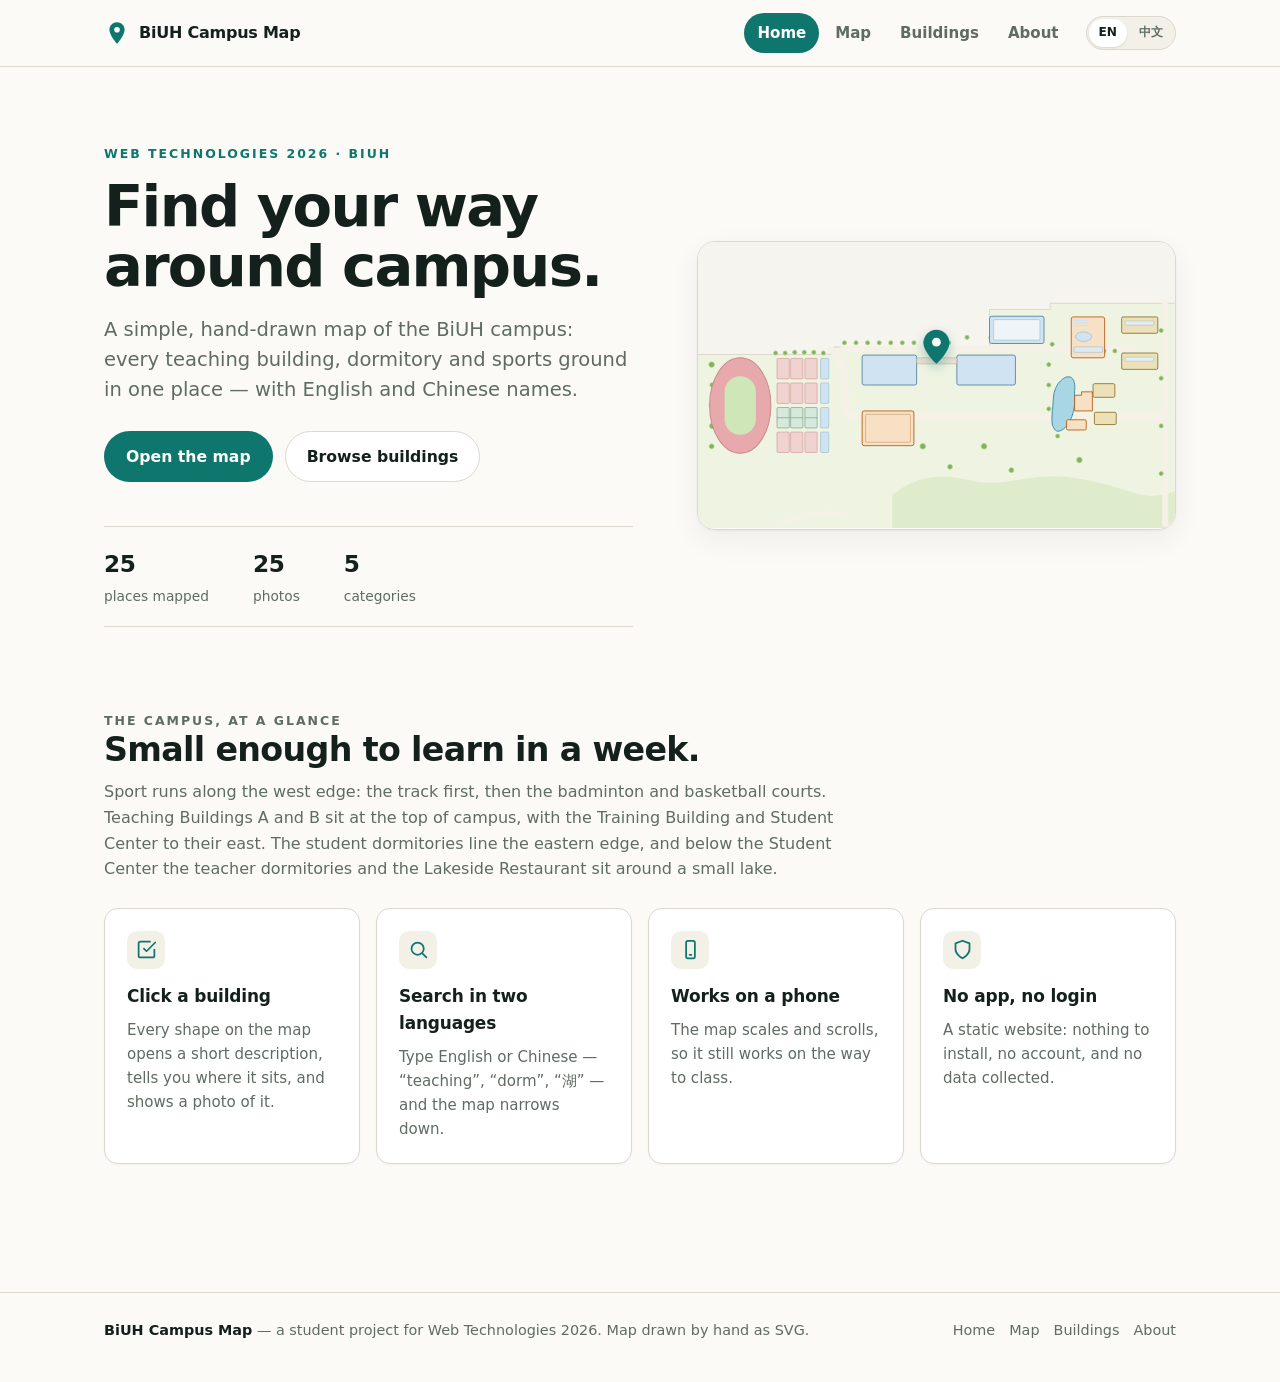
==== commit 957a83c5: "Correct the map, fix the text, and add a contact address Map fixes: - Student Dormitory 2 is the upp" ====
--- a/index.html
+++ b/index.html
@@ -20,7 +20,7 @@
 <link rel="stylesheet" href="style.css">
 </head>
 <body>
-<a class="skip-link" href="#main">Skip to content</a>
+<a class="skip-link" href="#main" data-zh="跳到主要内容">Skip to content</a>
 
 <header class="site-header">
   <div class="wrap header-inner">
@@ -121,7 +121,7 @@
 
           <!-- sports field -->
           <ellipse cx="62" cy="240" rx="45" ry="70" fill="#e7a9ab" stroke="#c98b8b" stroke-width="1.5"/>
-          <rect x="50" y="200" width="46" height="86" rx="23" fill="#cfe6b8"/>
+          <rect x="39" y="197" width="46" height="86" rx="23" fill="#cfe6b8"/>
 
           <!-- basketball courts, three rows -->
           <g fill="#f0d3d0" stroke="#c98b8b" stroke-width="0.8">
@@ -195,7 +195,6 @@
             <circle cy="-5" r="6.5" fill="#fbfaf7"/>
           </g>
         </svg>
-        <p class="hero-caption" data-zh="手绘 SVG 地图——点一栋楼，看它的照片。">A hand-drawn SVG map — click a building, get its story.</p>
       </div>
     </div>
   </section>
--- a/style.css
+++ b/style.css
@@ -235,12 +235,6 @@
   box-shadow: var(--shadow);
 }
 .hero-pin { filter: drop-shadow(0 6px 8px rgba(15, 118, 110, 0.35)); }
-.hero-caption {
-  margin: 10px 4px 0;
-  color: var(--dim);
-  font-size: 0.82rem;
-}
-
 .stats {
   display: flex;
   gap: clamp(20px, 4vw, 44px);
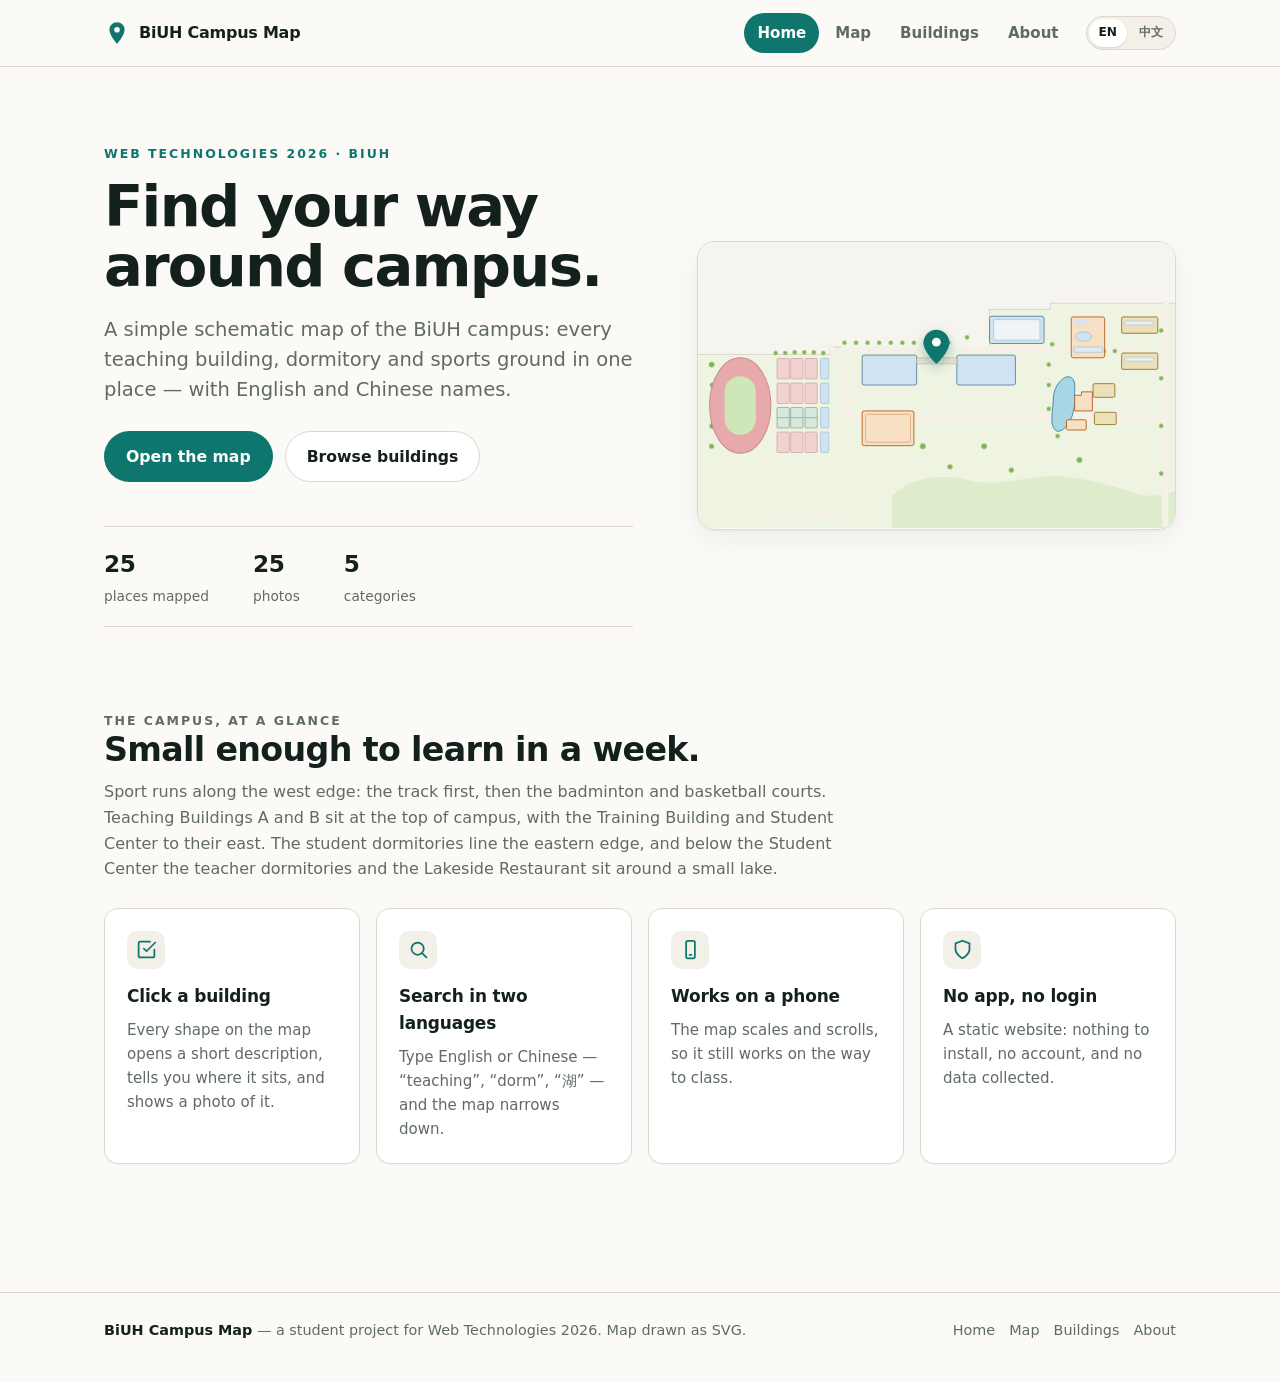
==== commit dbd2dcd9: "Put the photo beside the map and fix the review findings The photograph now opens in a column to the" ====
--- a/index.html
+++ b/index.html
@@ -4,18 +4,19 @@
 <meta charset="utf-8">
 <meta name="viewport" content="width=device-width, initial-scale=1">
 <title data-zh="BiUH 校园地图">BiUH Campus Map</title>
-<meta name="description" content="A simple, hand-drawn map of the BiUH campus. Find every teaching building, dormitory and sports ground in one place.">
+<meta name="description" content="A simple schematic map of the BiUH campus. Find every teaching building, dormitory and sports ground in one place.">
 <meta name="theme-color" content="#0f766e">
 
 <!-- Open Graph — update these if the username or repository changes. -->
 <meta property="og:title" content="BiUH Campus Map">
-<meta property="og:description" content="A simple, hand-drawn map of the BiUH campus — find every building, fast.">
+<meta property="og:description" content="A simple schematic map of the BiUH campus — find every building, fast.">
 <meta property="og:image" content="https://kalueriw.github.io/campus-map/images/og-image.jpg">
 <meta property="og:url" content="https://kalueriw.github.io/campus-map/">
 <meta property="og:type" content="website">
 <meta name="twitter:card" content="summary_large_image">
 
 <link rel="icon" href="images/favicon-32.png" sizes="32x32">
+<link rel="canonical" href="https://kalueriw.github.io/campus-map/">
 <link rel="apple-touch-icon" href="images/apple-touch-icon.png">
 <link rel="stylesheet" href="style.css">
 </head>
@@ -31,7 +32,7 @@
       </svg>
       BiUH Campus Map
     </a>
-    <nav class="site-nav" aria-label="Main">
+    <nav class="site-nav" aria-label="Main" data-al-zh="主导航">
       <a href="index.html" aria-current="page" data-zh="首页">Home</a>
       <a href="map.html" data-zh="地图">Map</a>
       <a href="buildings.html" data-zh="建筑">Buildings</a>
@@ -50,7 +51,7 @@
       <div>
         <p class="kicker">Web Technologies 2026 · BiUH</p>
         <h1 data-zh="在校园里找到方向。">Find your way around campus.</h1>
-        <p class="lead" data-zh="一张手绘的 BiUH 校园地图：教学楼、宿舍、运动场都在一处，中英文名称齐全。">A simple, hand-drawn map of the BiUH campus: every teaching building, dormitory and sports ground in one place — with English and Chinese names.</p>
+        <p class="lead" data-zh="一张简洁的 BiUH 校园示意图：教学楼、宿舍、运动场都在一处，中英文名称齐全。">A simple schematic map of the BiUH campus: every teaching building, dormitory and sports ground in one place — with English and Chinese names.</p>
         <div class="hero-actions">
           <a class="btn btn-primary" href="map.html" data-zh="打开地图">Open the map</a>
           <a class="btn btn-ghost" href="buildings.html" data-zh="浏览建筑">Browse buildings</a>
@@ -252,8 +253,8 @@
 
 <footer class="site-footer">
   <div class="wrap footer-inner">
-    <p><strong>BiUH Campus Map</strong><span data-zh="——Web Technologies 2026 课程作业。地图为手绘 SVG。"> — a student project for Web Technologies 2026. Map drawn by hand as SVG.</span></p>
-    <nav aria-label="Footer">
+    <p><strong>BiUH Campus Map</strong><span data-zh="——Web Technologies 2026 课程作业。地图以 SVG 绘制。"> — a student project for Web Technologies 2026. Map drawn as SVG.</span></p>
+    <nav aria-label="Footer" data-al-zh="页脚导航">
       <a href="index.html" data-zh="首页">Home</a>
       <a href="map.html" data-zh="地图">Map</a>
       <a href="buildings.html" data-zh="建筑">Buildings</a>
--- a/style.css
+++ b/style.css
@@ -375,6 +375,7 @@
 /* --------------------------------------------------------------- map card */
 
 .map-card {
+  min-width: 0;
   padding: 10px;
   border: 1px solid var(--line);
   border-radius: var(--radius);
@@ -426,15 +427,13 @@
 
 .b-label { paint-order: stroke; stroke: rgba(251, 250, 247, 0.9); stroke-width: 4px; }
 .b-label .en { fill: #14201c; font-weight: 700; font-size: 22px; }
-.b-label .zh { fill: #3f4a43; font-size: 14px; font-weight: 500; }
-.b-label--small .en { font-size: 17px; }
-.b-label--small .zh { font-size: 12px; }
-.b-label--medium .en { font-size: 18px; }
-.b-label--medium .zh { font-size: 12px; }
-.b-label--minor .en { font-size: 16px; }
-.b-label--minor .zh { font-size: 11px; }
-.b-label--water .en { fill: var(--cat-ink); font-style: italic; font-size: 19px; }
-.b-label--water .zh { fill: var(--cat-ink); font-size: 12px; }
+.b-label .zh { fill: #3f4a43; font-size: 15px; font-weight: 500; }
+.b-label--small .en { font-size: 18px; }
+.b-label--small .zh { font-size: 13px; }
+.b-label--minor .en { font-size: 21px; }
+.b-label--minor .zh { font-size: 13px; }
+.b-label--water .en { fill: var(--cat-ink); font-style: italic; font-size: 21px; }
+.b-label--water .zh { fill: var(--cat-ink); font-size: 13px; }
 .b-label--outside { stroke-width: 5px; }
 
 .b-leader {
@@ -466,17 +465,16 @@
 
 .spot-glyph {
   fill: var(--cat-ink);
-  font-size: 13px;
+  font-size: 14px;
   font-weight: 700;
   pointer-events: none;
 }
-.spot-glyph--tiny { font-size: 9.5px; }
+.spot-glyph--tiny { font-size: 10.5px; }
 .map-spot.is-active .spot-glyph { fill: #fff; }
 
 .map-spot.is-dimmed { opacity: 0.18; pointer-events: none; }
 
 .tree { fill: #7fb35a; stroke: #a8cf83; stroke-width: 2; }
-.context-building { fill: #e4e0d5; stroke: #c9c2b2; stroke-width: 1.5; }
 .road { fill: none; stroke: #f6f1e6; stroke-linecap: round; }
 .park { fill: #dfeccb; }
 .plinth { fill: #efe9dc; opacity: 0.9; }
@@ -582,45 +580,82 @@
 }
 .panel-actions { display: flex; gap: 10px; flex-wrap: wrap; }
 
-/* ------------------------------------------------------------ panel photo */
-
-.panel-photo { margin: 0 0 18px; }
-
-.panel-photo-link {
-  display: block;
-  max-width: 760px;
-  border-radius: 12px;
-  overflow: hidden;
-  background: var(--paper-2);
+/* ------------------------------------------------------- map and photo */
+
+.map-layout {
+  display: grid;
+  /* The photo column grows with the window so the picture stays readable;
+     it stops at 460px so the map keeps most of the width. */
+  grid-template-columns: minmax(0, 1fr) clamp(340px, 34vw, 460px);
+  gap: 16px;
+  align-items: start;
+}
+
+.map-photo {
+  padding: 10px;
+  border: 1px solid var(--line);
+  border-radius: var(--radius);
+  background: #fff;
+  box-shadow: var(--shadow);
+}
+
+.map-photo-link {
+  display: block;
   cursor: zoom-in;
 }
-
-.panel-photo img {
+.map-photo img {
   display: block;
   width: 100%;
   height: auto;
   aspect-ratio: 4 / 3;
   object-fit: cover;
-}
-
-.panel-photo figcaption {
-  margin-top: 7px;
-  color: var(--dim);
-  font-size: 0.8rem;
-}
-
-.panel-photo--empty {
+  border-radius: 8px;
+}
+
+.map-photo-name {
+  margin: 10px 4px 0;
+  font-size: 0.98rem;
+  font-weight: 700;
+  line-height: 1.25;
+}
+.map-photo-zh {
+  margin: 1px 4px 0;
+  color: var(--dim);
+  font-size: 0.86rem;
+}
+.map-photo-hint {
+  margin: 10px 4px 2px;
+  color: var(--dim);
+  font-size: 0.76rem;
+}
+
+/* before anything is picked, the empty card matches the height of the map */
+.map-photo.is-empty {
+  align-self: stretch;
+  display: flex;
+  flex-direction: column;
+}
+.map-photo.is-empty .photo-empty { flex: 1; min-height: 0; }
+
+.photo-empty {
   display: grid;
   place-items: center;
-  max-width: 760px;
-  min-height: 140px;
-  padding: 22px;
+  min-height: 240px;
+  padding: 18px;
   border: 2px dashed var(--line);
-  border-radius: 12px;
-  color: var(--dim);
+  border-radius: 10px;
+  color: var(--dim);
+  font-size: 0.86rem;
   text-align: center;
 }
-.panel-photo--empty p { margin: 0; font-size: 0.9rem; }
+
+@media (max-width: 1180px) {
+  /* minmax(0, …) so the map scroller can stay narrower than the SVG */
+  .map-layout { grid-template-columns: minmax(0, 1fr); }
+  .photo-empty { min-height: 150px; }
+  /* Stacked, the photo would fill the whole page width; keep it a figure. */
+  .map-photo { width: 100%; max-width: 640px; justify-self: center; }
+}
 
 .panel-breadcrumb {
   margin: 0 0 14px;
@@ -757,7 +792,7 @@
 
 .building-list {
   display: grid;
-  grid-template-columns: repeat(auto-fill, minmax(330px, 1fr));
+  grid-template-columns: repeat(auto-fill, minmax(min(330px, 100%), 1fr));
   gap: 14px;
   /* Each card keeps its natural height; the tallest in a category is placed
      first so the row reads as a deliberate cascade rather than a ragged edge. */
@@ -792,19 +827,6 @@
   object-fit: cover;
 }
 
-/* The Student Center has no photograph of the outside, only its rooms. */
-.building-photo--none {
-  display: grid;
-  place-items: center;
-  min-height: 92px;
-  margin: 0;
-  padding: 12px 18px;
-  color: var(--dim);
-  font-size: 0.8rem;
-  text-align: center;
-  cursor: auto;
-}
-
 .building-body {
   grid-column: 2;
   display: flex;
@@ -865,9 +887,7 @@
 }
 .inside-link:hover .inside-name { color: var(--teal-dark); text-decoration: underline; }
 
-""
-
-# narrow screens: stack the photo on top instead of squeezing the text column
+/* narrow screens: stack the photo on top instead of squeezing the text column */
 @media (max-width: 560px) {
   .building-card { grid-template-columns: 1fr; }
   .building-photo { grid-column: 1; }
@@ -894,68 +914,6 @@
 }
 .building-card .card-link:hover { color: var(--teal-dark); text-decoration: underline; }
 
-/* ---------------------------------------------------------------- photos */
-
-.photo-grid {
-  display: grid;
-  grid-template-columns: repeat(auto-fill, minmax(250px, 1fr));
-  gap: 18px;
-  margin-bottom: 10px;
-}
-
-.photo-card {
-  display: flex;
-  flex-direction: column;
-  margin: 0;
-  border: 1px solid var(--line);
-  border-top: 4px solid var(--cat-line);
-  border-radius: 12px;
-  background: #fff;
-  overflow: hidden;
-}
-
-.photo-card-link {
-  display: block;
-  background: var(--paper-2);
-  cursor: zoom-in;
-}
-
-.photo-card img {
-  display: block;
-  width: 100%;
-  height: auto;
-  aspect-ratio: 4 / 3;
-  object-fit: cover;
-}
-
-.photo-card figcaption {
-  display: flex;
-  flex: 1;
-  flex-direction: column;
-  gap: 2px;
-  padding: 12px 14px 14px;
-}
-
-.photo-card strong { font-size: 0.98rem; letter-spacing: -0.01em; }
-.photo-card .zh { color: var(--dim); font-size: 0.86rem; }
-
-.photo-where {
-  margin: 6px 0 0;
-  color: var(--dim);
-  font-size: 0.78rem;
-}
-
-.photo-link {
-  align-self: flex-start;
-  margin-top: auto;
-  padding-top: 10px;
-  color: var(--teal);
-  font-size: 0.82rem;
-  font-weight: 700;
-  text-decoration: none;
-}
-.photo-link:hover { color: var(--teal-dark); text-decoration: underline; }
-
 /* ----------------------------------------------------------------- about */
 
 .prose { max-width: 70ch; }
@@ -1011,11 +969,12 @@
 /* --------------------------------------------------------- small screens */
 
 @media (max-width: 900px) {
-  .map-scroller svg { min-width: 1100px; }
+  .map-scroller svg { min-width: 1200px; }
 }
 
 @media (max-width: 760px) {
-  .map-scroller svg { min-width: 1280px; }
+  /* Wide enough that the 60-unit marker hit circle stays above 44 CSS px. */
+  .map-scroller svg { min-width: 1440px; }
   .header-inner { padding-top: 10px; padding-bottom: 10px; }
   .site-nav a { padding: 7px 10px; font-size: 0.9rem; }
   .map-toolbar { align-items: stretch; }
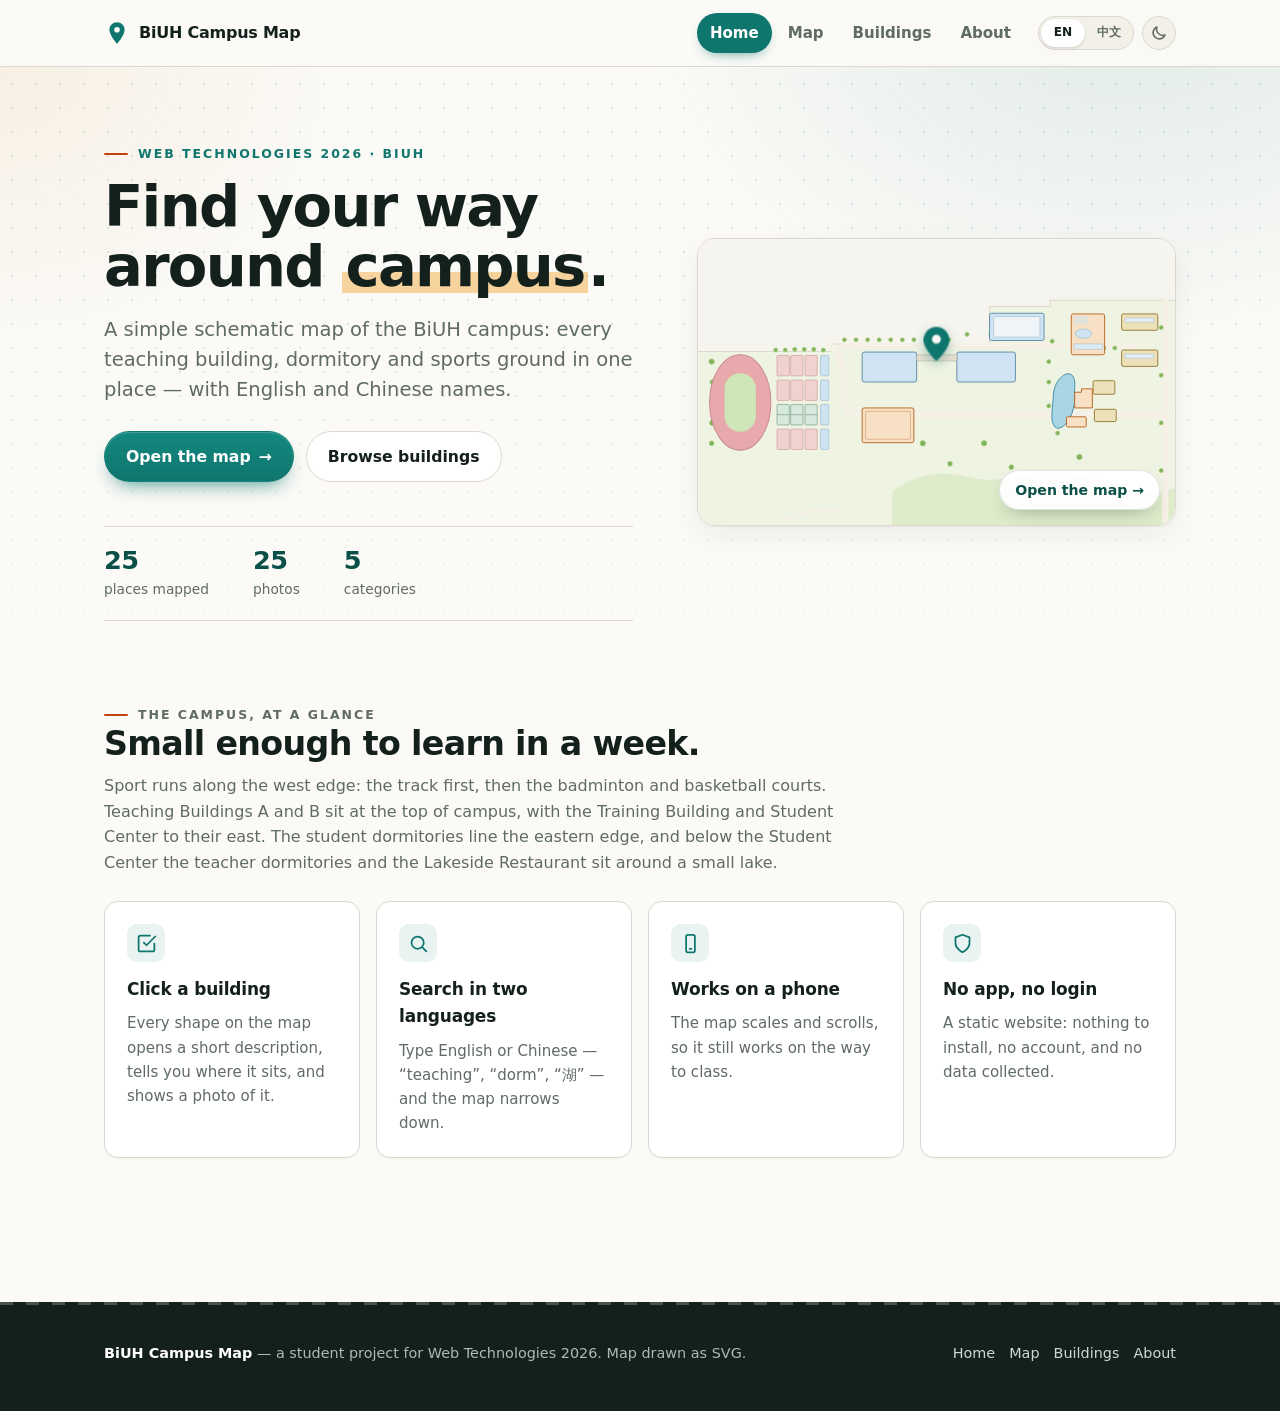
==== commit 98da2a59: "Add dark mode, a 404 page and one shared data file; polish the motion - Dark theme: every colour is " ====
--- a/index.html
+++ b/index.html
@@ -18,6 +18,18 @@
 <link rel="icon" href="images/favicon-32.png" sizes="32x32">
 <link rel="canonical" href="https://kalueriw.github.io/campus-map/">
 <link rel="apple-touch-icon" href="images/apple-touch-icon.png">
+<script>
+  /* Choose the theme before the page paints, so a dark page never flashes
+     white: the saved choice first, otherwise the system setting. */
+  (function () {
+    var theme = null;
+    try { theme = localStorage.getItem('campus-map-theme'); } catch (error) {}
+    if (theme !== 'dark' && theme !== 'light') {
+      theme = window.matchMedia && window.matchMedia('(prefers-color-scheme: dark)').matches ? 'dark' : 'light';
+    }
+    document.documentElement.setAttribute('data-theme', theme);
+  })();
+</script>
 <link rel="stylesheet" href="style.css">
 </head>
 <body>
@@ -38,9 +50,15 @@
       <a href="buildings.html" data-zh="建筑">Buildings</a>
       <a href="about.html" data-zh="关于">About</a>
     </nav>
-    <div class="lang-switch" role="group" aria-label="Language" data-al-zh="语言">
-      <button type="button" data-lang-btn="en" aria-pressed="true">EN</button>
-      <button type="button" data-lang-btn="zh" aria-pressed="false">中文</button>
+    <div class="header-tools">
+      <div class="lang-switch" role="group" aria-label="Language" data-al-zh="语言">
+        <button type="button" data-lang-btn="en" aria-pressed="true">EN</button>
+        <button type="button" data-lang-btn="zh" aria-pressed="false">中文</button>
+      </div>
+      <button class="theme-toggle" type="button" data-theme-toggle aria-pressed="false" aria-label="Dark mode" data-al-zh="深色模式">
+        <svg class="icon-moon" viewBox="0 0 24 24" aria-hidden="true" focusable="false"><path d="M20 14.6A8.2 8.2 0 0 1 9.4 4 8.2 8.2 0 1 0 20 14.6Z" fill="none" stroke="currentColor" stroke-width="2" stroke-linejoin="round"/></svg>
+        <svg class="icon-sun" viewBox="0 0 24 24" aria-hidden="true" focusable="false"><circle cx="12" cy="12" r="4.2" fill="none" stroke="currentColor" stroke-width="2"/><path d="M12 2.5v2.2M12 19.3v2.2M2.5 12h2.2M19.3 12h2.2M5.3 5.3l1.6 1.6M17.1 17.1l1.6 1.6M5.3 18.7l1.6-1.6M17.1 6.9l1.6-1.6" stroke="currentColor" stroke-width="2" stroke-linecap="round"/></svg>
+      </button>
     </div>
   </div>
 </header>
@@ -50,7 +68,7 @@
     <div class="hero-grid">
       <div>
         <p class="kicker">Web Technologies 2026 · BiUH</p>
-        <h1 data-zh="在校园里找到方向。">Find your way around campus.</h1>
+        <h1><span data-zh="在校园里">Find your way around </span><span class="hl" data-zh="找到方向">campus</span><span data-zh="。">.</span></h1>
         <p class="lead" data-zh="一张简洁的 BiUH 校园示意图：教学楼、宿舍、运动场都在一处，中英文名称齐全。">A simple schematic map of the BiUH campus: every teaching building, dormitory and sports ground in one place — with English and Chinese names.</p>
         <div class="hero-actions">
           <a class="btn btn-primary" href="map.html" data-zh="打开地图">Open the map</a>
@@ -63,7 +81,7 @@
         </div>
       </div>
 
-      <div class="hero-map">
+      <a class="hero-map" href="map.html" aria-label="Open the campus map" data-al-zh="打开校园地图">
         <svg viewBox="0 0 700 420" aria-hidden="true" focusable="false">
           <rect width="700" height="420" fill="#f6f4ee"/>
           <path d="M0 165H200V154H428V99H517V90H700V420H0Z" fill="#eef3e2"/>
@@ -192,11 +210,15 @@
           <rect x="541" y="261" width="29" height="15" rx="2" fill="#f7e0c4" stroke="#b45309" stroke-width="1.2"/>
 
           <g class="hero-pin" transform="translate(350 152)">
-            <path d="M0 -23C-10.5 -23 -19 -14.5 -19 -4C-19 10 0 27 0 27S19 10 19 -4C19 -14.5 10.5 -23 0 -23Z" fill="#0f766e"/>
-            <circle cy="-5" r="6.5" fill="#fbfaf7"/>
+            <ellipse class="hero-pulse" cy="27" rx="16" ry="6" fill="none" stroke="#0f766e" stroke-width="2"/>
+            <g class="hero-pin-drop">
+              <path d="M0 -23C-10.5 -23 -19 -14.5 -19 -4C-19 10 0 27 0 27S19 10 19 -4C19 -14.5 10.5 -23 0 -23Z" fill="#0f766e"/>
+              <circle cy="-5" r="6.5" fill="#fbfaf7"/>
+            </g>
           </g>
         </svg>
-      </div>
+        <span class="hero-map-cta" aria-hidden="true" data-zh="打开地图 →">Open the map →</span>
+      </a>
     </div>
   </section>
 
@@ -262,6 +284,7 @@
     </nav>
   </div>
 </footer>
+<script src="site.js"></script>
 <script src="i18n.js"></script>
 </body>
 </html>
--- a/style.css
+++ b/style.css
@@ -14,6 +14,43 @@
   --orange: #c2410c;
   --radius: 14px;
   --shadow: 0 1px 2px rgba(20, 32, 28, 0.05), 0 10px 30px rgba(20, 32, 28, 0.06);
+
+  /* surfaces and text that change with the theme */
+  --surface: #fff;
+  --pill: #fff;
+  --body-ink: #2c332f;
+  --header-bg: rgba(251, 250, 247, 0.93);
+  --hover-shadow: rgba(20, 32, 28, 0.35);
+  --marker: rgba(244, 178, 84, 0.55);
+  /* teal behind white text: the same in both themes, so the contrast holds */
+  --accent: #0f766e;
+  --accent-top: #13887f;
+  --accent-strong: #0b4f49;
+  --footer-bg: #14201c;
+  color-scheme: light;
+}
+
+/* Dark theme. map.js-free pages set data-theme from the stored choice or the
+   system setting before the stylesheet paints (see the script in <head>). */
+[data-theme="dark"] {
+  --ink: #e4ebe7;
+  --paper: #0e1513;
+  --paper-2: #18221f;
+  --dim: #9eaca5;
+  --line: #2b3934;
+  --teal: #4fd1c1;
+  --teal-dark: #8fe3d8;
+  --orange: #f08a4b;
+  --shadow: 0 1px 2px rgba(0, 0, 0, 0.3), 0 12px 30px rgba(0, 0, 0, 0.28);
+
+  --surface: #141e1b;
+  --pill: #24312d;
+  --body-ink: #cdd7d2;
+  --header-bg: rgba(14, 21, 19, 0.88);
+  --hover-shadow: rgba(0, 0, 0, 0.65);
+  --marker: rgba(214, 140, 40, 0.42);
+  --footer-bg: #080d0c;
+  color-scheme: dark;
 }
 
 /* Category colours — inherited by map shapes, chips, dots and card borders. */
@@ -33,10 +70,26 @@
   margin: 0;
   background: var(--paper);
   color: var(--ink);
+  /* Latin first, then a Chinese face for each platform. Only 400/600/700 are
+     used: Segoe UI has no 650/750, and Windows rounds 750 up to Black. */
   font: 16px/1.6 -apple-system, BlinkMacSystemFont, "Segoe UI", system-ui,
-        "PingFang SC", "Microsoft YaHei", sans-serif;
+        "PingFang SC", "Hiragino Sans GB", "Microsoft YaHei UI", "Microsoft YaHei",
+        "Noto Sans SC", "Noto Sans CJK SC", sans-serif;
   -webkit-font-smoothing: antialiased;
-}
+  text-size-adjust: 100%;
+  -webkit-text-size-adjust: 100%;
+}
+
+/* Chinese reads better with a little more leading and no tight tracking.
+   Letter-spacing made for Latin capitals only spreads Chinese apart. */
+[data-lang="zh"] body { line-height: 1.75; }
+[data-lang="zh"] :is(h1, h2, h3, .brand) { letter-spacing: 0; }
+[data-lang="zh"] h1 { line-height: 1.18; }
+[data-lang="zh"] :is(.kicker, .search label, .inside-label, .chip, .panel-meta strong) {
+  letter-spacing: 0.04em;
+}
+[data-lang="zh"] .kicker { font-size: 0.86rem; }
+[data-lang="zh"] .inside-label { font-size: 0.76rem; }
 
 img, svg { max-width: 100%; }
 
@@ -64,7 +117,7 @@
   z-index: 100;
   padding: 10px 16px;
   border-radius: 8px;
-  background: var(--ink);
+  background: var(--accent);
   color: #fff;
   font-weight: 700;
   text-decoration: none;
@@ -85,7 +138,7 @@
   position: sticky;
   top: 0;
   z-index: 20;
-  background: rgba(251, 250, 247, 0.93);
+  background: var(--header-bg);
   border-bottom: 1px solid var(--line);
   backdrop-filter: blur(8px);
 }
@@ -105,7 +158,7 @@
   align-items: center;
   gap: 9px;
   color: var(--ink);
-  font-weight: 750;
+  font-weight: 700;
   letter-spacing: -0.015em;
   text-decoration: none;
 }
@@ -118,11 +171,11 @@
   border-radius: 999px;
   color: var(--dim);
   font-size: 0.94rem;
-  font-weight: 650;
+  font-weight: 600;
   text-decoration: none;
 }
 .site-nav a:hover { background: var(--paper-2); color: var(--ink); }
-.site-nav a[aria-current="page"] { background: var(--teal); color: #fff; }
+.site-nav a[aria-current="page"] { background: var(--accent); color: #fff; }
 
 /* ------------------------------------------------------- language switch */
 
@@ -142,18 +195,21 @@
   color: var(--dim);
   font: inherit;
   font-size: 0.76rem;
-  font-weight: 750;
+  font-weight: 700;
   cursor: pointer;
 }
 .lang-switch button:hover { color: var(--ink); }
 .lang-switch button[aria-pressed="true"] {
-  background: #fff;
+  background: var(--surface);
   color: var(--ink);
   box-shadow: 0 1px 2px rgba(20, 32, 28, 0.12);
 }
 
+/* Phones: the brand and the language switch share the first line, the
+   navigation gets the whole second line (was three stacked rows). */
 @media (max-width: 520px) {
-  .lang-switch { margin-left: auto; }
+  .header-tools { order: 2; margin-left: auto; }
+  .site-nav { order: 3; width: 100%; margin-left: 0; justify-content: space-between; }
 }
 
 /* ------------------------------------------------------------ typography */
@@ -177,7 +233,7 @@
   margin: 0 0 13px;
   color: var(--teal);
   font-size: 0.78rem;
-  font-weight: 750;
+  font-weight: 700;
   letter-spacing: 0.16em;
   text-transform: uppercase;
 }
@@ -220,12 +276,43 @@
   text-decoration: none;
   cursor: pointer;
 }
-.btn-primary { background: var(--teal); color: #fff; }
-.btn-primary:hover { background: var(--teal-dark); color: #fff; }
-.btn-ghost { border-color: var(--line); background: #fff; color: var(--ink); }
+.btn-primary { background: var(--accent); color: #fff; }
+.btn-primary:hover { background: var(--accent-strong); color: #fff; }
+.btn-ghost { border-color: var(--line); background: var(--surface); color: var(--ink); }
 .btn-ghost:hover { border-color: var(--teal); color: var(--teal-dark); }
 
-.hero-map { position: relative; }
+.hero-map {
+  position: relative;
+  display: block;
+  border-radius: 18px;
+  color: inherit;
+  text-decoration: none;
+}
+.hero-map:focus-visible { outline-offset: 5px; border-radius: 18px; }
+
+/* The preview is a way into the map: a label sits on it the whole time, so
+   touch screens see it too, and turns teal when the pointer is over it. */
+.hero-map-cta {
+  position: absolute;
+  right: 16px;
+  bottom: 16px;
+  padding: 8px 15px;
+  border: 1px solid rgba(20, 32, 28, 0.12);
+  border-radius: 999px;
+  background: rgba(255, 255, 255, 0.94);
+  color: #0b4f49;
+  font-size: 0.88rem;
+  font-weight: 700;
+  box-shadow: 0 8px 20px -10px rgba(20, 32, 28, 0.45);
+  transition: background-color 0.18s ease, color 0.18s ease, transform 0.18s ease;
+}
+.hero-map:hover .hero-map-cta,
+.hero-map:focus-visible .hero-map-cta {
+  border-color: transparent;
+  background: var(--accent);
+  color: #fff;
+  transform: translateY(-2px);
+}
 .hero-map svg {
   display: block;
   width: 100%;
@@ -246,8 +333,10 @@
 }
 .stat strong {
   display: block;
-  font-size: 1.45rem;
+  font-size: 1.6rem;
+  font-variant-numeric: tabular-nums;
   letter-spacing: -0.02em;
+  line-height: 1.2;
 }
 .stat span { color: var(--dim); font-size: 0.86rem; }
 
@@ -271,7 +360,7 @@
   padding: 22px;
   border: 1px solid var(--line);
   border-radius: var(--radius);
-  background: #fff;
+  background: var(--surface);
   box-shadow: 0 1px 2px rgba(20, 32, 28, 0.04);
 }
 .card h3 { margin: 0 0 8px; font-size: 1.06rem; }
@@ -286,9 +375,22 @@
   border-radius: 10px;
   background: var(--paper-2);
   color: var(--teal);
-  font-weight: 800;
+  font-weight: 700;
 }
 .card-icon svg { width: 21px; height: 21px; }
+.card p { line-height: 1.6; }
+
+/* Phones: icon beside the text, so four cards do not fill three screens. */
+@media (max-width: 560px) {
+  .card {
+    display: grid;
+    grid-template-columns: 38px minmax(0, 1fr);
+    column-gap: 14px;
+    padding: 16px 18px;
+  }
+  .card-icon { grid-row: span 2; margin: 0; }
+  .card h3 { margin: 6px 0 4px; }
+}
 
 /* ------------------------------------------------------------ page head */
 
@@ -313,7 +415,7 @@
   margin-bottom: 6px;
   color: var(--dim);
   font-size: 0.78rem;
-  font-weight: 750;
+  font-weight: 700;
   letter-spacing: 0.08em;
   text-transform: uppercase;
 }
@@ -322,7 +424,7 @@
   padding: 11px 14px;
   border: 1.5px solid var(--line);
   border-radius: 10px;
-  background: #fff;
+  background: var(--surface);
   color: var(--ink);
   font: inherit;
 }
@@ -340,11 +442,11 @@
   padding: 7px 11px;
   border: 1.5px solid var(--line);
   border-radius: 999px;
-  background: #fff;
+  background: var(--surface);
   color: var(--dim);
   font: inherit;
   font-size: 0.82rem;
-  font-weight: 650;
+  font-weight: 600;
   cursor: pointer;
 }
 .legend-btn:hover { border-color: var(--dim); color: var(--ink); }
@@ -379,7 +481,7 @@
   padding: 10px;
   border: 1px solid var(--line);
   border-radius: var(--radius);
-  background: #fff;
+  background: var(--surface);
   box-shadow: var(--shadow);
 }
 
@@ -399,6 +501,13 @@
 
 /* ------------------------------------------------------------- map artwork */
 
+/* The drawing is a printed map: its colours do not follow the theme, so the
+   hover outline (var(--ink)) stays dark even on a dark page. */
+.map-scroller,
+.hero-map { --ink: #14201c; }
+[data-theme="dark"] .map-scroller,
+[data-theme="dark"] .hero-map svg { filter: brightness(0.9) saturate(0.95); }
+
 .map-scroller text {
   font-family: inherit;
   user-select: none;
@@ -419,7 +528,7 @@
   stroke-width: 3.5;
 }
 .building.is-selected .b-shape {
-  stroke: var(--teal-dark);
+  stroke: var(--accent-strong);
   stroke-width: 5;
   filter: drop-shadow(0 0 10px rgba(15, 118, 110, 0.55));
 }
@@ -427,13 +536,15 @@
 
 .b-label { paint-order: stroke; stroke: rgba(251, 250, 247, 0.9); stroke-width: 4px; }
 .b-label .en { fill: #14201c; font-weight: 700; font-size: 22px; }
-.b-label .zh { fill: #3f4a43; font-size: 15px; font-weight: 500; }
+/* The second line (the other language) used to render at ~6px on a laptop;
+   these sizes keep it legible without running into the first line. */
+.b-label .zh { fill: #3f4a43; font-size: 17px; font-weight: 600; }
 .b-label--small .en { font-size: 18px; }
-.b-label--small .zh { font-size: 13px; }
+.b-label--small .zh { font-size: 14px; }
 .b-label--minor .en { font-size: 21px; }
-.b-label--minor .zh { font-size: 13px; }
+.b-label--minor .zh { font-size: 14.5px; }
 .b-label--water .en { fill: var(--cat-ink); font-style: italic; font-size: 21px; }
-.b-label--water .zh { fill: var(--cat-ink); font-size: 13px; }
+.b-label--water .zh { fill: var(--cat-ink); font-size: 15px; }
 .b-label--outside { stroke-width: 5px; }
 
 .b-leader {
@@ -458,8 +569,8 @@
 .map-spot:hover .spot-dot,
 .map-spot:focus-visible .spot-dot { stroke: var(--ink); stroke-width: 3.5; }
 .map-spot.is-active .spot-dot {
-  fill: var(--teal);
-  stroke: var(--teal-dark);
+  fill: var(--accent);
+  stroke: var(--accent-strong);
   stroke-width: 3;
 }
 
@@ -482,12 +593,11 @@
 /* --------------------------------------------------------------- map panel */
 
 .map-panel {
-  min-height: 156px;
   margin-top: 16px;
   padding: clamp(18px, 3vw, 26px);
   border: 1px solid var(--line);
   border-radius: var(--radius);
-  background: #fff;
+  background: var(--surface);
   box-shadow: var(--shadow);
   scroll-margin-top: 92px;
 }
@@ -540,7 +650,7 @@
   background: var(--cat);
   color: var(--cat-ink);
   font-size: 0.74rem;
-  font-weight: 750;
+  font-weight: 700;
   letter-spacing: 0.07em;
   text-transform: uppercase;
 }
@@ -586,7 +696,7 @@
   display: grid;
   /* The photo column grows with the window so the picture stays readable;
      it stops at 460px so the map keeps most of the width. */
-  grid-template-columns: minmax(0, 1fr) clamp(340px, 34vw, 460px);
+  grid-template-columns: minmax(0, 1fr) clamp(250px, 32vw, 460px);
   gap: 16px;
   align-items: start;
 }
@@ -595,7 +705,7 @@
   padding: 10px;
   border: 1px solid var(--line);
   border-radius: var(--radius);
-  background: #fff;
+  background: var(--surface);
   box-shadow: var(--shadow);
 }
 
@@ -649,10 +759,14 @@
   text-align: center;
 }
 
-@media (max-width: 1180px) {
+/* The photo stays beside the map on anything wider than a phone; only a
+   phone stacks it under the map, where there is no room beside it. */
+@media (max-width: 760px) {
   /* minmax(0, …) so the map scroller can stay narrower than the SVG */
   .map-layout { grid-template-columns: minmax(0, 1fr); }
-  .photo-empty { min-height: 150px; }
+  /* Stacked, an empty photo box only pushes the details further down; the
+     panel below already says what to click. */
+  .map-photo.is-empty { display: none; }
   /* Stacked, the photo would fill the whole page width; keep it a figure. */
   .map-photo { width: 100%; max-width: 640px; justify-self: center; }
 }
@@ -661,7 +775,7 @@
   margin: 0 0 14px;
   color: var(--dim);
   font-size: 0.76rem;
-  font-weight: 750;
+  font-weight: 700;
   letter-spacing: 0.08em;
   text-transform: uppercase;
 }
@@ -682,17 +796,17 @@
   padding: 5px 13px 5px 5px;
   border: 1.5px solid var(--line);
   border-radius: 999px;
-  background: #fff;
+  background: var(--surface);
   color: var(--ink);
   font: inherit;
   font-size: 0.85rem;
-  font-weight: 650;
+  font-weight: 600;
   cursor: pointer;
 }
 .spot-chip:hover { border-color: var(--teal); color: var(--teal-dark); }
 .spot-chip.is-active {
-  border-color: var(--teal-dark);
-  background: var(--teal);
+  border-color: var(--accent-strong);
+  background: var(--accent);
   color: #fff;
 }
 
@@ -706,7 +820,7 @@
   background: var(--paper-2);
   color: var(--teal-dark);
   font-size: 0.7rem;
-  font-weight: 800;
+  font-weight: 700;
 }
 .spot-chip.is-active .spot-chip-glyph {
   background: rgba(255, 255, 255, 0.22);
@@ -763,11 +877,12 @@
   line-height: 1;
   cursor: pointer;
 }
-.lightbox-close:hover { background: var(--teal); }
+.lightbox-close:hover { background: var(--accent); }
 
 /* ------------------------------------------------------------- buildings */
 
-.building-group { margin: 0 0 34px; }
+.building-group { margin: 0 0 40px; }
+.building-groups { margin-top: 18px; }
 
 .building-group + .building-group {
   padding-top: 30px;
@@ -792,28 +907,28 @@
 
 .building-list {
   display: grid;
-  grid-template-columns: repeat(auto-fill, minmax(min(330px, 100%), 1fr));
-  gap: 14px;
-  /* Each card keeps its natural height; the tallest in a category is placed
-     first so the row reads as a deliberate cascade rather than a ragged edge. */
-  align-items: start;
-}
-
+  grid-template-columns: minmax(0, 1fr);
+  gap: 10px;
+}
+
+/* One place per row: the words run across the page, the photograph is a
+   small square on the right, the rooms inside sit on a second row below. */
 .building-card {
   display: grid;
-  grid-template-columns: 45% 1fr;
+  grid-template-columns: minmax(0, 1fr) 180px;
   align-content: start;
   padding: 0;
   border: 1px solid var(--line);
   border-top: 4px solid var(--cat-line);
   border-radius: 12px;
-  background: #fff;
+  background: var(--surface);
   overflow: hidden;
   scroll-margin-top: 92px;
 }
 
 .building-photo {
-  grid-column: 1;
+  grid-column: 2;
+  grid-row: 1;
   align-self: start;
   display: block;
   background: var(--paper-2);
@@ -823,33 +938,63 @@
   display: block;
   width: 100%;
   height: auto;
-  aspect-ratio: 4 / 3;
+  aspect-ratio: 1 / 1;
   object-fit: cover;
 }
 
 .building-body {
-  grid-column: 2;
-  display: flex;
-  flex-direction: column;
-  gap: 5px;
-  padding: 12px 14px 12px;
-}
-
-.building-card h3 { font-size: 1rem; }
-.building-card .zh { font-size: 0.84rem; }
-.building-card .desc { font-size: 0.82rem; line-height: 1.4; }
-.building-card .where { font-size: 0.74rem; line-height: 1.38; }
-
+  grid-column: 1;
+  grid-row: 1;
+  display: grid;
+  grid-template-columns: minmax(0, 1fr) auto;
+  align-content: center;
+  align-items: baseline;
+  gap: 2px 18px;
+  padding: 18px 24px;
+}
+
+/* "Where" and the map link share the last line, so a row stays short. */
+.building-body > h3,
+.building-body > .zh,
+.building-body > .desc,
+.building-body > .building-inside { grid-column: 1 / -1; }
+.building-body > .where { grid-column: 1; }
+.building-body > .card-link { grid-column: 2; justify-self: end; }
+
+.building-card h3 { margin: 0; font-size: 1.18rem; line-height: 1.3; }
+.building-card .zh { margin: 0 0 6px; color: var(--dim); font-size: 0.92rem; line-height: 1.4; }
+.building-card .desc {
+  max-width: 78ch;
+  margin: 0 0 4px;
+  color: var(--body-ink);
+  font-size: 0.95rem;
+  line-height: 1.55;
+}
+.building-card .where { margin: 0; color: var(--dim); font-size: 0.85rem; line-height: 1.45; }
+.building-card .where strong { color: var(--ink); font-weight: 600; }
+.building-card .card-link {
+  color: var(--teal);
+  font-size: 0.88rem;
+  font-weight: 700;
+  text-decoration: none;
+  white-space: nowrap;
+}
+.building-card .card-link:hover { color: var(--teal-dark); text-decoration: underline; }
+
+/* The rooms inside get their own full-width row, so six thumbnails can share
+   the card width rather than the narrower text column. */
 .building-inside {
   grid-column: 1 / -1;
-  padding: 0 14px 12px;
+  grid-row: 2;
+  padding: 14px 24px 20px;
+  border-top: 1px dashed var(--line);
 }
 
 .inside-label {
-  margin: 0 0 7px;
-  color: var(--dim);
-  font-size: 0.68rem;
-  font-weight: 750;
+  margin: 0 0 9px;
+  color: var(--dim);
+  font-size: 0.72rem;
+  font-weight: 700;
   letter-spacing: 0.09em;
   text-transform: uppercase;
 }
@@ -863,7 +1008,9 @@
   list-style: none;
 }
 
-.inside-item { width: 92px; }
+/* Six thumbnails share the row, so they grow with the card instead of
+   wrapping onto a second line. */
+.inside-item { width: clamp(114px, calc((100% - 50px) / 6), 170px); }
 
 .inside-photo {
   display: block;
@@ -871,8 +1018,9 @@
 }
 .inside-photo img {
   display: block;
-  width: 92px;
-  height: 69px;
+  width: 100%;
+  height: auto;
+  aspect-ratio: 4 / 3;
   border: 1px solid var(--line);
   border-radius: 6px;
   object-fit: cover;
@@ -890,38 +1038,38 @@
 /* narrow screens: stack the photo on top instead of squeezing the text column */
 @media (max-width: 560px) {
   .building-card { grid-template-columns: 1fr; }
-  .building-photo { grid-column: 1; }
-  .building-body { grid-column: 1; padding-top: 14px; }
-  .building-inside { padding-top: 2px; }
-}
-
-.inside-name { display: block; font-size: 0.74rem; font-weight: 650; line-height: 1.25; }
-.inside-zh { display: block; color: var(--dim); font-size: 0.7rem; line-height: 1.25; }
-.building-card h3 { margin: 0; font-size: 1.04rem; }
-.building-card .zh { margin: 0; color: var(--dim); font-size: 0.9rem; }
-.building-card .desc { margin: 0; color: var(--dim); font-size: 0.9rem; }
-.building-card .where {
-  margin: 0;
-  color: var(--dim);
-  font-size: 0.8rem;
-}
-.building-card .card-link {
-  align-self: flex-start;
-  color: var(--teal);
-  font-size: 0.85rem;
-  font-weight: 700;
-  text-decoration: none;
-}
-.building-card .card-link:hover { color: var(--teal-dark); text-decoration: underline; }
+  .building-photo { grid-column: 1; grid-row: 1; }
+  .building-photo img { aspect-ratio: 4 / 3; }
+  .building-body { grid-column: 1; grid-row: 2; padding: 16px 18px; }
+  .building-inside { padding: 12px 18px 18px; }
+  .building-inside { grid-row: 3; }
+  /* a narrow column: let the map link sit under "Where" instead of beside it */
+  .building-body > .where,
+  .building-body > .card-link { grid-column: 1; justify-self: start; }
+}
+
+.inside-name { display: block; font-size: 0.86rem; font-weight: 600; line-height: 1.3; }
+.inside-zh { display: block; color: var(--dim); font-size: 0.78rem; line-height: 1.3; }
 
 /* ----------------------------------------------------------------- about */
 
-.prose { max-width: 70ch; }
-.prose h2 { margin-top: 2.1em; }
-.prose h2:first-child { margin-top: 0; }
-.prose p, .prose li { color: #2c332f; }
-.prose ul { padding-left: 1.2em; }
-.prose li { margin: 0.4em 0; }
+.prose { max-width: 68ch; margin-top: 20px; font-size: 1.04rem; line-height: 1.7; }
+/* Section headings inside an article: smaller than the page h1's h2s,
+   with the space above them rather than below. */
+.prose h2 {
+  margin: 2.2em 0 0.55em;
+  padding-top: 1.1em;
+  border-top: 1px solid var(--line);
+  font-size: clamp(1.3rem, 2vw, 1.55rem);
+}
+.prose h2:first-child { margin-top: 0; padding-top: 0; border-top: 0; }
+.prose p { margin: 0 0 1em; }
+.prose p, .prose li { color: var(--body-ink); }
+.prose ul { margin: 0 0 1em; padding-left: 1.2em; }
+.prose li { margin: 0.45em 0; }
+.prose li::marker { color: var(--teal); }
+.prose strong { color: var(--ink); }
+[data-lang="zh"] .prose { line-height: 1.85; }
 
 .callout {
   margin: 22px 0;
@@ -938,11 +1086,12 @@
   padding: 18px 20px;
   border: 1px solid var(--line);
   border-radius: 12px;
-  background: #fff;
+  background: var(--surface);
   color: var(--dim);
   font-size: 0.9rem;
 }
-.credits p { margin: 0.35em 0; }
+.credits p { margin: 0.4em 0; line-height: 1.6; }
+.credits p:first-child { margin-top: 0; color: var(--ink); }
 
 /* ---------------------------------------------------------------- footer */
 
@@ -965,6 +1114,389 @@
 .site-footer nav { display: flex; gap: 14px; flex-wrap: wrap; }
 .site-footer a { color: var(--dim); text-decoration: none; }
 .site-footer a:hover { color: var(--ink); text-decoration: underline; }
+
+/* ================================================================ polish
+   Character and motion, layered over the base styles above. Everything that
+   moves is switched off again in the prefers-reduced-motion block at the end.
+   ======================================================================== */
+
+::selection { background: rgba(15, 118, 110, 0.18); }
+
+/* A faint map grid behind the top of every page, fading out before the
+   content gets long — a nod to graph paper without hurting the text. */
+/* The footer sits at the bottom of the window even on a short page. */
+body {
+  position: relative;
+  display: flex;
+  flex-direction: column;
+  min-height: 100vh;
+}
+body > main { flex: 1 0 auto; width: 100%; }
+body::before {
+  content: "";
+  position: absolute;
+  inset: 0 0 auto;
+  z-index: -1;
+  height: 760px;
+  background:
+    radial-gradient(ellipse 55% 65% at 88% 0%, rgba(15, 118, 110, 0.11), transparent 70%),
+    radial-gradient(ellipse 40% 55% at 0% 8%, rgba(217, 150, 60, 0.10), transparent 70%),
+    radial-gradient(rgba(15, 118, 110, 0.16) 1px, transparent 1.5px) 0 0 / 24px 24px;
+  -webkit-mask-image: linear-gradient(#000 35%, transparent);
+  mask-image: linear-gradient(#000 35%, transparent);
+  pointer-events: none;
+}
+
+/* ------------------------------------------------------- page transitions */
+
+/* Moving between pages cross-fades instead of flashing white; the header
+   has its own name so it stays put while the page underneath changes. */
+@view-transition { navigation: auto; }
+.site-header { view-transition-name: site-header; }
+::view-transition-old(root) { animation: vt-out 0.16s ease both; }
+::view-transition-new(root) { animation: vt-in 0.26s ease both; }
+@keyframes vt-out { to { opacity: 0; } }
+@keyframes vt-in { from { opacity: 0; } }
+
+/* Each page settles in: heading first, then what follows it. */
+@keyframes rise {
+  from { opacity: 0; transform: translateY(14px); }
+}
+@keyframes fade-in { from { opacity: 0; } }
+
+.page-head > *,
+.hero-grid > div:first-child > *,
+.hero-map,
+.map-toolbar,
+.map-layout,
+.map-panel,
+.section-head,
+.cards > .card,
+.building-group,
+.prose > * {
+  animation: rise 0.55s cubic-bezier(0.2, 0.7, 0.2, 1) both;
+}
+.page-head > :nth-child(2),
+.hero-grid > div:first-child > :nth-child(2) { animation-delay: 0.05s; }
+.page-head > :nth-child(3),
+.hero-grid > div:first-child > :nth-child(3) { animation-delay: 0.1s; }
+.hero-grid > div:first-child > :nth-child(4),
+.map-toolbar { animation-delay: 0.15s; }
+.hero-grid > div:first-child > :nth-child(5),
+.hero-map,
+.map-layout { animation-delay: 0.2s; }
+.map-panel { animation-delay: 0.26s; }
+.cards > .card:nth-child(2) { animation-delay: 0.06s; }
+.cards > .card:nth-child(3) { animation-delay: 0.12s; }
+.cards > .card:nth-child(4) { animation-delay: 0.18s; }
+.building-group:nth-of-type(2) { animation-delay: 0.06s; }
+.building-group:nth-of-type(n+3) { animation-delay: 0.12s; }
+.prose > * { animation-duration: 0.45s; animation-delay: 0.12s; }
+
+/* -------------------------------------------------------------- headings */
+
+/* One word in each page title gets a marker stroke, drawn in after load. */
+.hl {
+  padding: 0 0.06em;
+  background: linear-gradient(transparent 58%, var(--marker) 58% 90%, transparent 90%)
+              no-repeat 0 0 / 100% 100%;
+  -webkit-box-decoration-break: clone;
+  box-decoration-break: clone;
+  animation: mark 0.7s 0.35s cubic-bezier(0.6, 0, 0.2, 1) both;
+}
+@keyframes mark { from { background-size: 0% 100%; } }
+/* a Chinese phrase this short reads as one word: never break it */
+[data-lang="zh"] .hl { white-space: nowrap; }
+
+.kicker {
+  display: flex;
+  align-items: center;
+  gap: 10px;
+}
+.kicker::before {
+  content: "";
+  width: 24px;
+  height: 2px;
+  border-radius: 2px;
+  background: var(--orange);
+}
+
+/* ---------------------------------------------------------------- header */
+
+.site-nav a {
+  transition: background-color 0.15s ease, color 0.15s ease, transform 0.12s ease;
+}
+.site-nav a:active { transform: scale(0.95); }
+.site-nav a[aria-current="page"] {
+  box-shadow: 0 6px 14px -8px rgba(15, 118, 110, 0.9);
+}
+.brand svg { transition: transform 0.25s cubic-bezier(0.3, 1.6, 0.5, 1); }
+.brand:hover svg { transform: translateY(-2px) rotate(-8deg); }
+
+/* The language switch is one sliding pill rather than two separate ones. */
+.lang-switch {
+  position: relative;
+  display: inline-grid;
+  grid-template-columns: 1fr 1fr;
+}
+.lang-switch::before {
+  content: "";
+  position: absolute;
+  top: 2px;
+  bottom: 2px;
+  left: 2px;
+  width: calc((100% - 6px) / 2);
+  border-radius: 999px;
+  background: var(--pill);
+  box-shadow: 0 1px 3px rgba(20, 32, 28, 0.16);
+  transition: transform 0.25s cubic-bezier(0.3, 1.3, 0.5, 1);
+}
+[data-lang="zh"] .lang-switch::before { transform: translateX(calc(100% + 2px)); }
+.lang-switch button {
+  position: relative;
+  min-width: 3.2em;
+  transition: color 0.2s ease;
+}
+.lang-switch button[aria-pressed="true"] { background: transparent; box-shadow: none; }
+
+/* --------------------------------------------------------------- buttons */
+
+.btn {
+  transition: transform 0.15s ease, box-shadow 0.15s ease, background-color 0.15s ease,
+              border-color 0.15s ease, color 0.15s ease;
+}
+.btn:active { transform: translateY(1px) scale(0.97); }
+
+.btn-primary {
+  background: linear-gradient(180deg, var(--accent-top), var(--accent));
+  box-shadow: inset 0 1px 0 rgba(255, 255, 255, 0.18), 0 10px 20px -10px rgba(15, 118, 110, 0.85);
+}
+.btn-primary::after {
+  content: "→";
+  transition: transform 0.18s ease;
+}
+.btn-primary:hover {
+  background: linear-gradient(180deg, var(--accent), var(--accent-strong));
+  box-shadow: inset 0 1px 0 rgba(255, 255, 255, 0.14), 0 14px 24px -12px rgba(15, 118, 110, 0.95);
+  transform: translateY(-1px);
+}
+.btn-primary:hover::after { transform: translateX(3px); }
+
+.btn-ghost:hover {
+  box-shadow: 0 8px 18px -12px rgba(20, 32, 28, 0.5);
+  transform: translateY(-1px);
+}
+
+.legend-btn,
+.spot-chip {
+  transition: transform 0.12s ease, border-color 0.15s ease, background-color 0.15s ease,
+              color 0.15s ease;
+}
+.legend-btn:active,
+.spot-chip:active { transform: scale(0.95); }
+
+.search input { transition: border-color 0.15s ease, box-shadow 0.15s ease; }
+
+/* ----------------------------------------------------------------- cards */
+
+.card {
+  transition: transform 0.2s ease, box-shadow 0.2s ease, border-color 0.2s ease;
+}
+.card:hover {
+  border-color: rgba(15, 118, 110, 0.35);
+  box-shadow: 0 16px 30px -18px var(--hover-shadow);
+  transform: translateY(-3px);
+}
+.card-icon { background: rgba(15, 118, 110, 0.09); }
+
+.stat strong { color: var(--teal-dark); }
+
+/* ---------------------------------------------------------- home preview */
+
+.hero-map svg { transition: transform 0.35s ease, box-shadow 0.35s ease; }
+.hero-map:hover svg {
+  transform: translateY(-3px);
+  box-shadow: 0 1px 2px rgba(20, 32, 28, 0.05), 0 22px 40px -16px rgba(20, 32, 28, 0.28);
+}
+
+.hero-pin-drop { animation: pin-drop 0.6s 0.45s cubic-bezier(0.3, 1.5, 0.5, 1) both; }
+@keyframes pin-drop {
+  from { opacity: 0; transform: translateY(-46px); }
+  60% { opacity: 1; }
+}
+.hero-pulse {
+  transform-box: fill-box;
+  transform-origin: center;
+  opacity: 0;
+  animation: pulse 2.4s 1.05s ease-out infinite;
+}
+@keyframes pulse {
+  0% { opacity: 0.55; transform: scale(0.4); }
+  100% { opacity: 0; transform: scale(2.2); }
+}
+
+/* -------------------------------------------------------------- map page */
+
+/* The panel and the photo are re-rendered on every click; let them ease in. */
+.panel-grid,
+.panel-empty { animation: rise 0.32s cubic-bezier(0.2, 0.7, 0.2, 1) both; }
+.map-photo-link,
+.map-photo-name,
+.map-photo-zh,
+.map-photo-hint { animation: fade-in 0.35s ease both; }
+.map-photo-link {
+  overflow: hidden;
+  border-radius: 8px;
+  background: var(--paper-2);
+}
+.map-photo img { transition: transform 0.4s ease; }
+.map-photo-link:hover img { transform: scale(1.03); }
+
+.map-spot.is-active .spot-dot { animation: spot-pop 0.35s cubic-bezier(0.3, 1.6, 0.5, 1); }
+.map-spot .spot-dot { transform-box: fill-box; transform-origin: center; }
+@keyframes spot-pop { from { transform: scale(0.6); } }
+
+/* ---------------------------------------------------------- buildings page */
+
+.building-card { transition: box-shadow 0.2s ease, border-color 0.2s ease; }
+.building-card:hover { box-shadow: 0 14px 30px -20px var(--hover-shadow); }
+.building-photo { overflow: hidden; }
+.building-photo img,
+.inside-photo img { transition: transform 0.4s ease; }
+.building-photo:hover img { transform: scale(1.05); }
+.inside-photo { overflow: hidden; border-radius: 6px; }
+.inside-photo:hover img { transform: scale(1.06); }
+
+/* Arriving from "Open in guide" on the map: flash the card that was asked for. */
+.building-card:target { animation: target-ring 1.8s ease 0.2s both; }
+@keyframes target-ring {
+  0%, 40% { box-shadow: 0 0 0 4px rgba(15, 118, 110, 0.35), 0 14px 30px -18px rgba(20, 32, 28, 0.4); }
+  100% { box-shadow: 0 0 0 0 rgba(15, 118, 110, 0); }
+}
+
+/* -------------------------------------------------------------- lightbox */
+
+.lightbox[open] { animation: pop 0.24s cubic-bezier(0.2, 0.8, 0.2, 1); }
+.lightbox[open]::backdrop { animation: fade-in 0.24s ease; }
+@keyframes pop { from { opacity: 0; transform: scale(0.96); } }
+.lightbox-close { transition: background-color 0.15s ease, transform 0.15s ease; }
+.lightbox-close:hover { transform: rotate(90deg); }
+
+/* ---------------------------------------------------------------- footer */
+
+/* A dark band closes every page, with a dashed "road" along its top edge. */
+.site-footer {
+  margin-top: 80px;
+  padding: 40px 0 46px;
+  border-top: 0;
+  background:
+    linear-gradient(90deg, rgba(255, 255, 255, 0.22) 50%, transparent 0) 0 0 / 26px 3px repeat-x,
+    var(--footer-bg);
+  color: #aebbb4;
+}
+.site-footer strong { color: #fff; }
+.site-footer a { color: #cfd9d4; transition: color 0.15s ease; }
+.site-footer a:hover { color: #fff; }
+.site-footer a[href^="mailto"] { color: #8fd3c9; }
+
+
+/* ------------------------------------------------- theme switch, header */
+
+.header-tools { display: flex; align-items: center; gap: 8px; }
+
+.theme-toggle {
+  display: inline-grid;
+  place-items: center;
+  width: 34px;
+  height: 34px;
+  padding: 0;
+  border: 1px solid var(--line);
+  border-radius: 50%;
+  background: var(--paper-2);
+  color: var(--dim);
+  cursor: pointer;
+  transition: color 0.15s ease, border-color 0.15s ease, transform 0.15s ease;
+}
+.theme-toggle:hover { border-color: var(--dim); color: var(--ink); }
+.theme-toggle:active { transform: scale(0.9); }
+/* the two icons share one cell and swap with a quarter turn */
+.theme-toggle svg {
+  grid-area: 1 / 1;
+  width: 18px;
+  height: 18px;
+  transition: transform 0.35s cubic-bezier(0.3, 1.4, 0.5, 1), opacity 0.2s ease;
+}
+.icon-sun { opacity: 0; transform: rotate(-90deg) scale(0.5); }
+[data-theme="dark"] .icon-sun { opacity: 1; transform: none; }
+[data-theme="dark"] .icon-moon { opacity: 0; transform: rotate(90deg) scale(0.5); }
+
+/* once the page scrolls, a soft shadow replaces the hairline under the header */
+.site-header { transition: box-shadow 0.2s ease, border-color 0.2s ease; }
+.site-header.is-scrolled {
+  border-bottom-color: transparent;
+  box-shadow: 0 10px 28px -18px rgba(20, 32, 28, 0.55);
+}
+[data-theme="dark"] .site-header.is-scrolled { box-shadow: 0 10px 28px -14px rgba(0, 0, 0, 0.9); }
+
+
+/* ------------------------------------------------------------------- 404 */
+
+.notfound h1 { font-size: clamp(2.1rem, 4.6vw, 3.4rem); }
+.notfound {
+  display: grid;
+  grid-template-columns: 1.1fr 0.9fr;
+  gap: clamp(28px, 5vw, 64px);
+  align-items: center;
+  min-height: min(62vh, 560px);
+  padding: clamp(36px, 6vw, 72px) 0 20px;
+}
+@media (max-width: 860px) { .notfound { grid-template-columns: 1fr; min-height: 0; } }
+
+.notfound-copy > * { animation: rise 0.55s cubic-bezier(0.2, 0.7, 0.2, 1) both; }
+.notfound-copy > :nth-child(2) { animation-delay: 0.05s; }
+.notfound-copy > :nth-child(3) { animation-delay: 0.1s; }
+.notfound-copy > :nth-child(4) { animation-delay: 0.15s; }
+
+/* the drawing is a printed map, like the real one: same colours in both themes */
+.lost-map {
+  display: block;
+  width: 100%;
+  height: auto;
+  border-radius: 18px;
+  box-shadow: var(--shadow);
+  animation: rise 0.6s 0.2s cubic-bezier(0.2, 0.7, 0.2, 1) both;
+}
+[data-theme="dark"] .lost-map { filter: brightness(0.9) saturate(0.95); }
+.lost-paper { fill: #f6f4ee; stroke: #dcd8d0; stroke-width: 2; }
+.lost-road { fill: none; stroke: #ece6d8; stroke-width: 16; }
+.lost-block { stroke-width: 2; }
+.lost-block--academic { fill: #cfe3f2; stroke: #4a7c9b; }
+.lost-block--life { fill: #f7e0c4; stroke: #b45309; }
+.lost-block--residence { fill: #ece0b8; stroke: #8a6d1f; }
+.lost-tree { fill: #7fb35a; stroke: #a8cf83; stroke-width: 2; }
+.lost-route {
+  fill: none;
+  stroke: #0f766e;
+  stroke-width: 3.5;
+  stroke-linecap: round;
+  stroke-dasharray: 2 9;
+  animation: march 1.2s linear infinite;
+}
+@keyframes march { to { stroke-dashoffset: -22; } }
+.lost-pin-body {
+  filter: drop-shadow(0 6px 6px rgba(194, 65, 12, 0.35));
+  transform-box: fill-box;
+  transform-origin: 50% 100%;
+  animation: pin-drop 0.6s 0.5s cubic-bezier(0.3, 1.5, 0.5, 1) both,
+             wobble 2.8s 1.2s ease-in-out infinite;
+}
+.lost-pin-body path { fill: #c2410c; }
+.lost-pin-body text { fill: #fff; font-size: 26px; font-weight: 700; }
+@keyframes wobble {
+  0%, 100% { transform: rotate(0); }
+  25% { transform: rotate(-7deg); }
+  75% { transform: rotate(7deg); }
+}
 
 /* --------------------------------------------------------- small screens */
 
@@ -983,12 +1515,19 @@
 }
 
 @media (max-width: 520px) {
-  .header-inner { align-items: flex-start; }
-  .site-nav { width: 100%; }
+  .header-inner { row-gap: 8px; }
+  .site-nav a { padding: 7px 12px; }
   .map-panel, .building-card { scroll-margin-top: 110px; }
 }
 
 @media (prefers-reduced-motion: reduce) {
   html { scroll-behavior: auto; }
-  *, *::before, *::after { transition: none !important; }
-}
+  *, *::before, *::after {
+    transition: none !important;
+    animation: none !important;
+  }
+  @view-transition { navigation: none; }
+  ::view-transition-group(*),
+  ::view-transition-old(*),
+  ::view-transition-new(*) { animation: none !important; }
+}
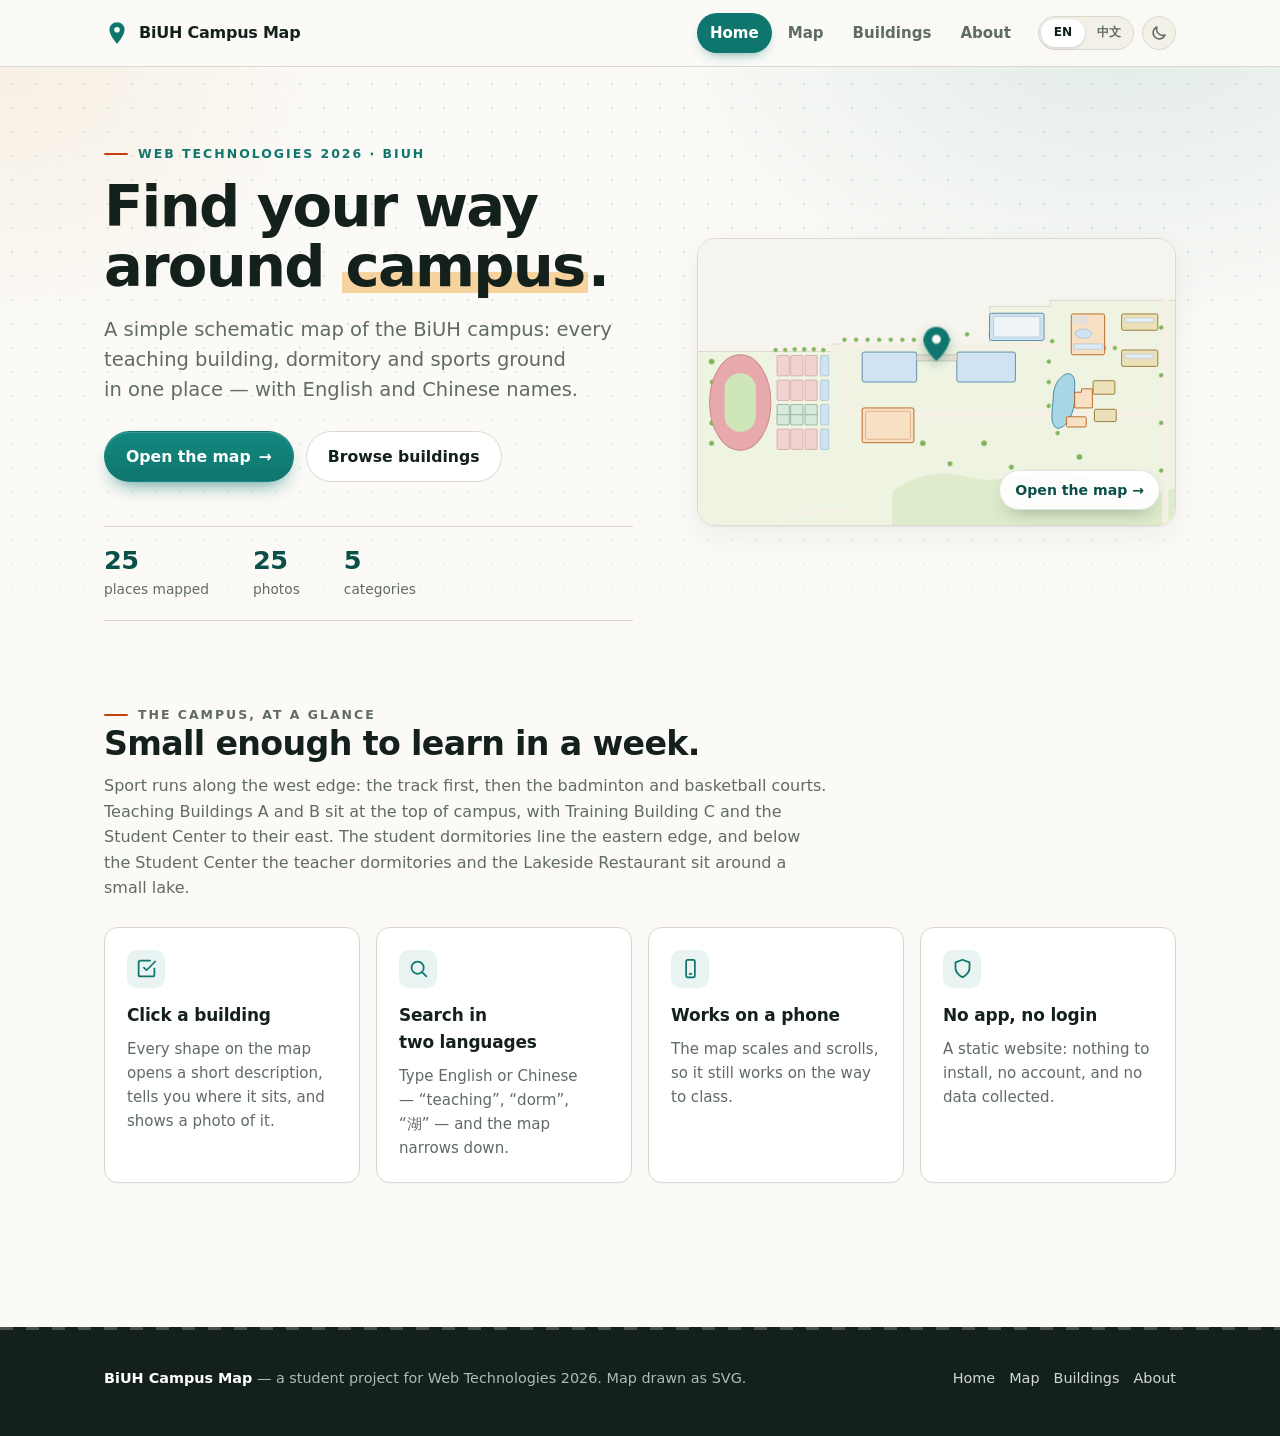
==== commit 549b2c0f: "Float the photo by the clicked place and fold the buildings page The map opens its photograph next t" ====
--- a/index.html
+++ b/index.html
@@ -226,7 +226,7 @@
     <div class="section-head">
       <p class="kicker" data-zh="校园概览">The campus, at a glance</p>
       <h2 data-zh="一周就能走遍的校园。">Small enough to learn in a week.</h2>
-      <p data-zh="运动区在校园西侧：先是操场，然后是羽毛球场和篮球场。教学楼 A、B 位于校园北侧，实训楼和学生中心在它们东边。学生宿舍沿东侧排列，学生中心下方则是湖边的一圈教师公寓和湖畔坊餐厅。">Sport runs along the west edge: the track first, then the badminton and basketball courts. Teaching Buildings A and B sit at the top of campus, with the Training Building and Student Center to their east. The student dormitories line the eastern edge, and below the Student Center the teacher dormitories and the Lakeside Restaurant sit around a small lake.</p>
+      <p data-zh="运动区在校园西侧：先是操场，然后是羽毛球场和篮球场。教学楼 A、B 位于校园北侧，实训楼C和学生中心在它们东边。学生宿舍沿东侧排列，学生中心下方则是湖边的一圈教师公寓和湖畔坊餐厅。">Sport runs along the west edge: the track first, then the badminton and basketball courts. Teaching Buildings A and B sit at the top of campus, with Training Building C and the Student Center to their east. The student dormitories line the eastern edge, and below the Student Center the teacher dormitories and the Lakeside Restaurant sit around a small lake.</p>
     </div>
 
     <div class="cards">
--- a/style.css
+++ b/style.css
@@ -91,6 +91,10 @@
 [data-lang="zh"] .kicker { font-size: 0.86rem; }
 [data-lang="zh"] .inside-label { font-size: 0.76rem; }
 
+/* no lonely last word (or "续吧。") on a line of its own; ignored by older browsers */
+p, li, figcaption { text-wrap: pretty; }
+h1, h2, h3 { text-wrap: balance; }
+
 img, svg { max-width: 100%; }
 
 a { color: var(--teal); text-underline-offset: 0.18em; }
@@ -244,6 +248,9 @@
   color: var(--dim);
   font-size: clamp(1.05rem, 1.7vw, 1.22rem);
   line-height: 1.55;
+  /* balance keeps a two-character tail like "续吧。" off a line of its own;
+     Chinese has no word breaks, so pretty alone does not help */
+  text-wrap: balance;
 }
 
 /* ---------------------------------------------------------------- hero */
@@ -574,14 +581,17 @@
   stroke-width: 3;
 }
 
-.spot-glyph {
-  fill: var(--cat-ink);
-  font-size: 14px;
-  font-weight: 700;
+/* Markers carry a small line drawing — a fork, a dumbbell, a book. Words do
+   not fit inside a dot, and a single letter says nothing in either language. */
+.spot-icon {
+  fill: none;
+  stroke: var(--cat-ink);
+  stroke-width: 1.6;
+  stroke-linecap: round;
+  stroke-linejoin: round;
   pointer-events: none;
 }
-.spot-glyph--tiny { font-size: 10.5px; }
-.map-spot.is-active .spot-glyph { fill: #fff; }
+.map-spot.is-active .spot-icon { stroke: #fff; }
 
 .map-spot.is-dimmed { opacity: 0.18; pointer-events: none; }
 
@@ -694,19 +704,36 @@
 
 .map-layout {
   display: grid;
-  /* The photo column grows with the window so the picture stays readable;
-     it stops at 460px so the map keeps most of the width. */
-  grid-template-columns: minmax(0, 1fr) clamp(250px, 32vw, 460px);
+  /* minmax(0, …) so the map scroller can stay narrower than the SVG */
+  grid-template-columns: minmax(0, 1fr);
   gap: 16px;
   align-items: start;
-}
-
+  position: relative;
+}
+
+/* The photograph floats beside the shape that was just clicked — on a wide
+   screen as well as a phone. It lands where the eye already is, and the map
+   keeps the full width instead of sharing it with a column. map.js places it
+   and keeps it there while the map is swiped. */
 .map-photo {
-  padding: 10px;
+  position: absolute;
+  z-index: 6;
+  top: 0;
+  left: 0;
+  width: clamp(200px, 22vw, 320px);
+  max-width: 58%;
+  padding: 6px 6px 8px;
   border: 1px solid var(--line);
-  border-radius: var(--radius);
+  border-radius: 12px;
   background: var(--surface);
-  box-shadow: var(--shadow);
+  box-shadow: 0 18px 36px -14px rgba(20, 32, 28, 0.55), 0 2px 6px rgba(20, 32, 28, 0.14);
+  animation: pop 0.2s cubic-bezier(0.2, 0.8, 0.2, 1);
+  transition: opacity 0.18s ease, transform 0.18s ease;
+}
+.map-photo.is-away {
+  opacity: 0;
+  pointer-events: none;
+  transform: scale(0.96);
 }
 
 .map-photo-link {
@@ -723,53 +750,19 @@
 }
 
 .map-photo-name {
-  margin: 10px 4px 0;
-  font-size: 0.98rem;
+  margin: 7px 3px 0;
+  font-size: 0.9rem;
   font-weight: 700;
   line-height: 1.25;
 }
 .map-photo-zh {
-  margin: 1px 4px 0;
-  color: var(--dim);
-  font-size: 0.86rem;
-}
-.map-photo-hint {
-  margin: 10px 4px 2px;
-  color: var(--dim);
-  font-size: 0.76rem;
-}
-
-/* before anything is picked, the empty card matches the height of the map */
-.map-photo.is-empty {
-  align-self: stretch;
-  display: flex;
-  flex-direction: column;
-}
-.map-photo.is-empty .photo-empty { flex: 1; min-height: 0; }
-
-.photo-empty {
-  display: grid;
-  place-items: center;
-  min-height: 240px;
-  padding: 18px;
-  border: 2px dashed var(--line);
-  border-radius: 10px;
-  color: var(--dim);
-  font-size: 0.86rem;
-  text-align: center;
-}
-
-/* The photo stays beside the map on anything wider than a phone; only a
-   phone stacks it under the map, where there is no room beside it. */
-@media (max-width: 760px) {
-  /* minmax(0, …) so the map scroller can stay narrower than the SVG */
-  .map-layout { grid-template-columns: minmax(0, 1fr); }
-  /* Stacked, an empty photo box only pushes the details further down; the
-     panel below already says what to click. */
-  .map-photo.is-empty { display: none; }
-  /* Stacked, the photo would fill the whole page width; keep it a figure. */
-  .map-photo { width: 100%; max-width: 640px; justify-self: center; }
-}
+  margin: 0 3px;
+  color: var(--dim);
+  font-size: 0.8rem;
+}
+
+/* nothing picked yet, so there is nothing to float */
+.map-photo.is-empty { display: none; }
 
 .panel-breadcrumb {
   margin: 0 0 14px;
@@ -811,20 +804,21 @@
 }
 
 .spot-chip-glyph {
-  display: inline-grid;
-  place-items: center;
-  min-width: 24px;
+  flex: none;
+  width: 24px;
   height: 24px;
-  padding: 0 5px;
+  padding: 4px;
   border-radius: 999px;
   background: var(--paper-2);
-  color: var(--teal-dark);
-  font-size: 0.7rem;
-  font-weight: 700;
+  fill: none;
+  stroke: var(--teal-dark);
+  stroke-width: 1.7;
+  stroke-linecap: round;
+  stroke-linejoin: round;
 }
 .spot-chip.is-active .spot-chip-glyph {
   background: rgba(255, 255, 255, 0.22);
-  color: #fff;
+  stroke: #fff;
 }
 
 /* --------------------------------------------------------------- lightbox */
@@ -881,21 +875,48 @@
 
 /* ------------------------------------------------------------- buildings */
 
-.building-group { margin: 0 0 40px; }
 .building-groups { margin-top: 18px; }
 
-.building-group + .building-group {
-  padding-top: 30px;
-  border-top: 1px solid var(--line);
-}
-.building-group > h2 {
+/* Categories fold away, so the page opens as five short rows instead of one
+   very long scroll. The count says what is inside before it is opened. */
+.building-group {
+  margin: 0;
+  border-bottom: 1px solid var(--line);
+}
+.building-group:first-of-type { border-top: 1px solid var(--line); }
+
+.building-group > summary {
   display: flex;
   align-items: center;
-  gap: 10px;
-  margin: 0 0 14px;
-  padding-bottom: 9px;
-  border-bottom: 2px solid var(--cat-line);
+  gap: 11px;
+  padding: 15px 6px;
+  border-radius: 8px;
+  cursor: pointer;
+  list-style: none;
+}
+.building-group > summary::-webkit-details-marker { display: none; }
+.building-group > summary:hover { background: var(--paper-2); }
+.building-group > summary::after {
+  content: "";
+  flex: none;
+  width: 8px;
+  height: 8px;
+  border-right: 2px solid var(--dim);
+  border-bottom: 2px solid var(--dim);
+  transform: rotate(45deg);
+  transition: transform 0.2s ease;
+}
+.building-group[open] > summary::after { transform: rotate(225deg); }
+
+.group-name {
   font-size: 1.26rem;
+  font-weight: 700;
+  letter-spacing: -0.005em;
+}
+.group-count {
+  margin-left: auto;
+  color: var(--dim);
+  font-size: 0.85rem;
 }
 .group-dot {
   width: 13px;
@@ -909,13 +930,16 @@
   display: grid;
   grid-template-columns: minmax(0, 1fr);
   gap: 10px;
+  margin: 0 0 30px;
 }
 
 /* One place per row: the words run across the page, the photograph is a
    small square on the right, the rooms inside sit on a second row below. */
 .building-card {
   display: grid;
-  grid-template-columns: minmax(0, 1fr) 180px;
+  /* A wide, short photograph beside the words: it grows with the window and
+     stops short of a square, so a row stays low. */
+  grid-template-columns: minmax(0, 1fr) clamp(220px, 30vw, 440px);
   align-content: start;
   padding: 0;
   border: 1px solid var(--line);
@@ -929,7 +953,9 @@
 .building-photo {
   grid-column: 2;
   grid-row: 1;
-  align-self: start;
+  /* fills the row beside the words, so no strip of empty card is left under
+     the picture when the text is taller than the photograph */
+  align-self: stretch;
   display: block;
   background: var(--paper-2);
   cursor: zoom-in;
@@ -937,8 +963,10 @@
 .building-photo img {
   display: block;
   width: 100%;
-  height: auto;
-  aspect-ratio: 1 / 1;
+  height: 100%;
+  /* Wider than the 4:3 original, so the row is shorter; the crop keeps the
+     middle of the building, which is what the photograph is of. */
+  aspect-ratio: 1.9 / 1;
   object-fit: cover;
 }
 
@@ -950,7 +978,7 @@
   align-content: center;
   align-items: baseline;
   gap: 2px 18px;
-  padding: 18px 24px;
+  padding: 16px 22px;
 }
 
 /* "Where" and the map link share the last line, so a row stays short. */
@@ -986,14 +1014,14 @@
 .building-inside {
   grid-column: 1 / -1;
   grid-row: 2;
-  padding: 14px 24px 20px;
+  padding: 12px 22px 16px;
   border-top: 1px dashed var(--line);
 }
 
 .inside-label {
-  margin: 0 0 9px;
-  color: var(--dim);
-  font-size: 0.72rem;
+  margin: 0 0 7px;
+  color: var(--dim);
+  font-size: 0.76rem;
   font-weight: 700;
   letter-spacing: 0.09em;
   text-transform: uppercase;
@@ -1009,8 +1037,9 @@
 }
 
 /* Six thumbnails share the row, so they grow with the card instead of
-   wrapping onto a second line. */
-.inside-item { width: clamp(114px, calc((100% - 50px) / 6), 170px); }
+   wrapping onto a second line. The page is wide now, so each one gets
+   about 215px instead of 165px on a laptop. */
+.inside-item { width: clamp(120px, calc((100% - 50px) / 6), 225px); }
 
 .inside-photo {
   display: block;
@@ -1039,7 +1068,7 @@
 @media (max-width: 560px) {
   .building-card { grid-template-columns: 1fr; }
   .building-photo { grid-column: 1; grid-row: 1; }
-  .building-photo img { aspect-ratio: 4 / 3; }
+  .building-photo img { height: auto; aspect-ratio: 4 / 3; }
   .building-body { grid-column: 1; grid-row: 2; padding: 16px 18px; }
   .building-inside { padding: 12px 18px 18px; }
   .building-inside { grid-row: 3; }
@@ -1048,8 +1077,8 @@
   .building-body > .card-link { grid-column: 1; justify-self: start; }
 }
 
-.inside-name { display: block; font-size: 0.86rem; font-weight: 600; line-height: 1.3; }
-.inside-zh { display: block; color: var(--dim); font-size: 0.78rem; line-height: 1.3; }
+.inside-name { display: block; font-size: 0.94rem; font-weight: 600; line-height: 1.3; }
+.inside-zh { display: block; color: var(--dim); font-size: 0.84rem; line-height: 1.3; }
 
 /* ----------------------------------------------------------------- about */
 
@@ -1342,8 +1371,7 @@
 .panel-empty { animation: rise 0.32s cubic-bezier(0.2, 0.7, 0.2, 1) both; }
 .map-photo-link,
 .map-photo-name,
-.map-photo-zh,
-.map-photo-hint { animation: fade-in 0.35s ease both; }
+.map-photo-zh { animation: fade-in 0.35s ease both; }
 .map-photo-link {
   overflow: hidden;
   border-radius: 8px;
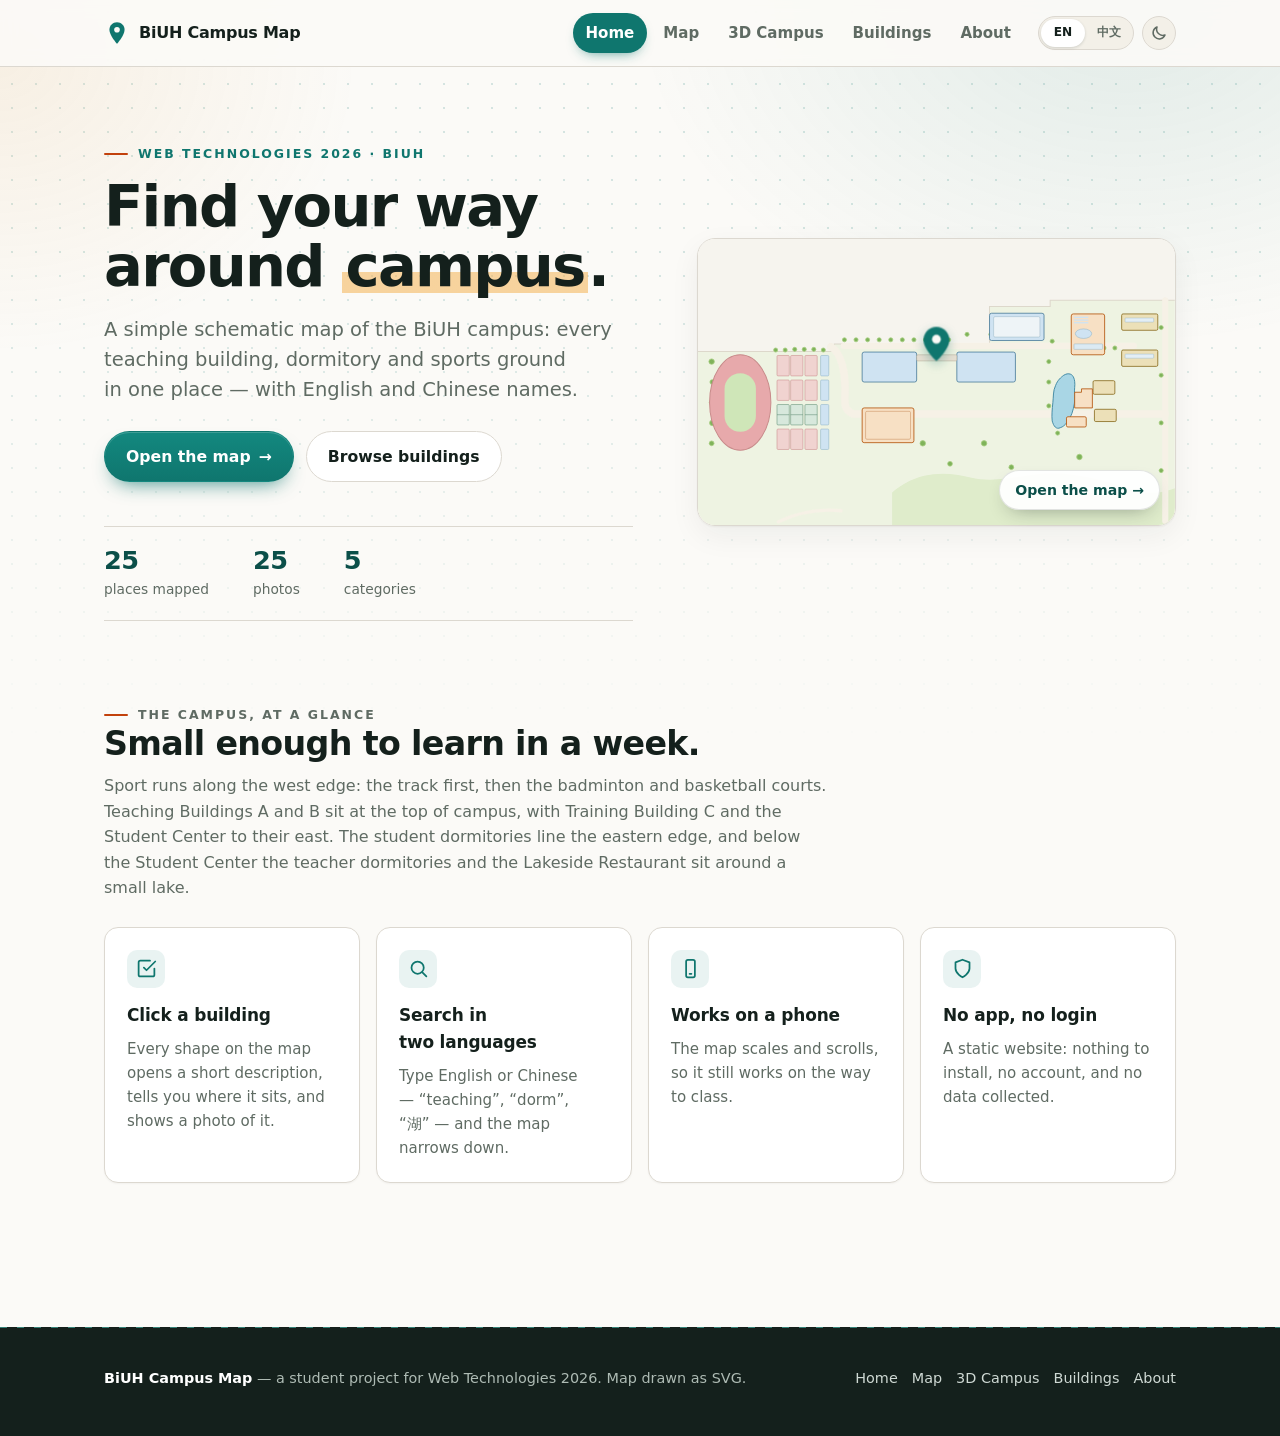
==== commit 60408154: "add 3D campus scene and related assets" ====
--- a/index.html
+++ b/index.html
@@ -47,6 +47,7 @@
     <nav class="site-nav" aria-label="Main" data-al-zh="主导航">
       <a href="index.html" aria-current="page" data-zh="首页">Home</a>
       <a href="map.html" data-zh="地图">Map</a>
+      <a href="campus.html" data-zh="3D 校园">3D Campus</a>
       <a href="buildings.html" data-zh="建筑">Buildings</a>
       <a href="about.html" data-zh="关于">About</a>
     </nav>
@@ -279,6 +280,7 @@
     <nav aria-label="Footer" data-al-zh="页脚导航">
       <a href="index.html" data-zh="首页">Home</a>
       <a href="map.html" data-zh="地图">Map</a>
+      <a href="campus.html" data-zh="3D 校园">3D Campus</a>
       <a href="buildings.html" data-zh="建筑">Buildings</a>
       <a href="about.html" data-zh="关于">About</a>
     </nav>
--- a/style.css
+++ b/style.css
@@ -12,6 +12,8 @@
   --teal: #0f766e;
   --teal-dark: #0b4f49;
   --orange: #c2410c;
+  /* the open category row: a pale cream, warmer than plain paper */
+  --band: #e9e6de;
   --radius: 14px;
   --shadow: 0 1px 2px rgba(20, 32, 28, 0.05), 0 10px 30px rgba(20, 32, 28, 0.06);
 
@@ -41,6 +43,7 @@
   --teal: #4fd1c1;
   --teal-dark: #8fe3d8;
   --orange: #f08a4b;
+  --band: #201d18;
   --shadow: 0 1px 2px rgba(0, 0, 0, 0.3), 0 12px 30px rgba(0, 0, 0, 0.28);
 
   --surface: #141e1b;
@@ -89,7 +92,7 @@
   letter-spacing: 0.04em;
 }
 [data-lang="zh"] .kicker { font-size: 0.86rem; }
-[data-lang="zh"] .inside-label { font-size: 0.76rem; }
+[data-lang="zh"] .inside-label { font-size: 0.84rem; }
 
 /* no lonely last word (or "续吧。") on a line of its own; ignored by older browsers */
 p, li, figcaption { text-wrap: pretty; }
@@ -266,7 +269,11 @@
   gap: clamp(28px, 5vw, 64px);
   align-items: center;
 }
-@media (max-width: 900px) { .hero-grid { grid-template-columns: 1fr; } }
+/* Stacked: the preview leads, so a phone shows the map before the words. */
+@media (max-width: 900px) {
+  .hero-grid { grid-template-columns: 1fr; }
+  .hero-map { order: -1; }
+}
 
 .hero-actions { display: flex; gap: 12px; flex-wrap: wrap; }
 
@@ -893,18 +900,21 @@
   border-radius: 8px;
   cursor: pointer;
   list-style: none;
+  transition: background-color 0.15s ease;
 }
 .building-group > summary::-webkit-details-marker { display: none; }
-.building-group > summary:hover { background: var(--paper-2); }
+/* the same drawer treatment as the rooms inside, in the warm accent colour:
+   a plain row while folded, a full-width tint once it is open */
+.building-group[open] > summary { background: var(--band); }
 .building-group > summary::after {
   content: "";
   flex: none;
   width: 8px;
   height: 8px;
-  border-right: 2px solid var(--dim);
-  border-bottom: 2px solid var(--dim);
+  border-right: 2px solid var(--teal);
+  border-bottom: 2px solid var(--teal);
   transform: rotate(45deg);
-  transition: transform 0.2s ease;
+  transition: transform 0.2s ease, border-color 0.15s ease;
 }
 .building-group[open] > summary::after { transform: rotate(225deg); }
 
@@ -953,6 +963,10 @@
 .building-photo {
   grid-column: 2;
   grid-row: 1;
+  /* above the inside row's rule, so the photograph covers the last few pixels
+     of it instead of letting the dashes run under the picture */
+  position: relative;
+  z-index: 1;
   /* fills the row beside the words, so no strip of empty card is left under
      the picture when the text is taller than the photograph */
   align-self: stretch;
@@ -966,9 +980,13 @@
   height: 100%;
   /* Wider than the 4:3 original, so the row is shorter; the crop keeps the
      middle of the building, which is what the photograph is of. */
-  aspect-ratio: 1.9 / 1;
+  aspect-ratio: 2.1 / 1;
   object-fit: cover;
 }
+/* two shots need the crop nudged: the sports field is mostly sky at the top,
+   and the welcome center's entrance sits low in the frame */
+#sports-field .building-photo img { object-position: 50% 100%; }
+#welcome-center .building-photo img { object-position: 50% 60%; }
 
 .building-body {
   grid-column: 1;
@@ -1011,35 +1029,74 @@
 
 /* The rooms inside get their own full-width row, so six thumbnails can share
    the card width rather than the narrower text column. */
+/* The rooms inside are a drawer of their own: one row that opens to the
+   thumbnails, so a card stays as short as its photograph. */
 .building-inside {
   grid-column: 1 / -1;
   grid-row: 2;
-  padding: 12px 22px 16px;
-  border-top: 1px dashed var(--line);
-}
+  position: relative;
+  padding: 0;
+}
+/* a dashed rule with a wider gap than the browser's default border */
+.building-inside::before {
+  content: "";
+  position: absolute;
+  inset: -1px 0 auto 0;
+  height: 1px;
+  background: repeating-linear-gradient(90deg,
+    color-mix(in srgb, var(--teal) 45%, transparent) 0 7px,
+    transparent 7px 17px);
+}
+.building-inside > summary {
+  display: flex;
+  align-items: center;
+  gap: 8px;
+  padding: 10px 22px;
+  cursor: pointer;
+  list-style: none;
+  background: transparent;
+  transition: background-color 0.15s ease;
+}
+/* the tint only appears once the drawer is open, so a folded card stays calm */
+.building-inside[open] > summary { background: color-mix(in srgb, var(--teal) 14%, transparent); }
+.building-inside[open] > summary:hover { background: color-mix(in srgb, var(--teal) 20%, transparent); }
+.building-inside > summary::-webkit-details-marker { display: none; }
+.building-inside > summary:hover .inside-label { color: var(--teal-dark); }
+.building-inside > summary::after {
+  content: "";
+  flex: none;
+  width: 7px;
+  height: 7px;
+  border-right: 2px solid var(--teal);
+  border-bottom: 2px solid var(--teal);
+  transform: rotate(45deg);
+  transition: transform 0.2s ease;
+}
+.building-inside[open] > summary::after { transform: rotate(225deg); }
 
 .inside-label {
-  margin: 0 0 7px;
-  color: var(--dim);
-  font-size: 0.76rem;
+  margin: 0;
+  color: var(--teal);
+  font-size: 0.9rem;
   font-weight: 700;
   letter-spacing: 0.09em;
   text-transform: uppercase;
+  transition: color 0.15s ease;
+}
+.inside-count {
+  margin-right: auto;
+  color: var(--dim);
+  font-size: 0.9rem;
 }
 
 .inside-list {
-  display: flex;
-  flex-wrap: wrap;
-  gap: 10px;
-  margin: 0;
+  display: grid;
+  grid-template-columns: repeat(3, minmax(0, 1fr));
+  gap: 12px;
+  margin: 0 22px 16px;
   padding: 0;
   list-style: none;
 }
-
-/* Six thumbnails share the row, so they grow with the card instead of
-   wrapping onto a second line. The page is wide now, so each one gets
-   about 215px instead of 165px on a laptop. */
-.inside-item { width: clamp(120px, calc((100% - 50px) / 6), 225px); }
 
 .inside-photo {
   display: block;
@@ -1049,7 +1106,9 @@
   display: block;
   width: 100%;
   height: auto;
-  aspect-ratio: 4 / 3;
+  /* a wide crop of the 4:3 original: six rooms read as two rows of three
+     without the drawer growing taller than the card above it needs */
+  aspect-ratio: 16 / 9;
   border: 1px solid var(--line);
   border-radius: 6px;
   object-fit: cover;
@@ -1070,7 +1129,9 @@
   .building-photo { grid-column: 1; grid-row: 1; }
   .building-photo img { height: auto; aspect-ratio: 4 / 3; }
   .building-body { grid-column: 1; grid-row: 2; padding: 16px 18px; }
-  .building-inside { padding: 12px 18px 18px; }
+  .building-inside { padding: 0; }
+  .building-inside > summary { padding: 10px 18px; }
+  .inside-list { grid-template-columns: repeat(2, minmax(0, 1fr)); margin: 0 18px 14px; }
   .building-inside { grid-row: 3; }
   /* a narrow column: let the map link sit under "Where" instead of beside it */
   .building-body > .where,
@@ -1412,13 +1473,16 @@
 
 /* ---------------------------------------------------------------- footer */
 
-/* A dark band closes every page, with a dashed "road" along its top edge. */
+/* A dark band closes every page, with the same dashed rule the building
+   cards use along its top edge. */
 .site-footer {
   margin-top: 80px;
   padding: 40px 0 46px;
   border-top: 0;
   background:
-    linear-gradient(90deg, rgba(255, 255, 255, 0.22) 50%, transparent 0) 0 0 / 26px 3px repeat-x,
+    repeating-linear-gradient(90deg,
+      rgba(79, 209, 193, 0.55) 0 7px,
+      transparent 7px 17px) 0 0 / 100% 1px no-repeat,
     var(--footer-bg);
   color: #aebbb4;
 }
